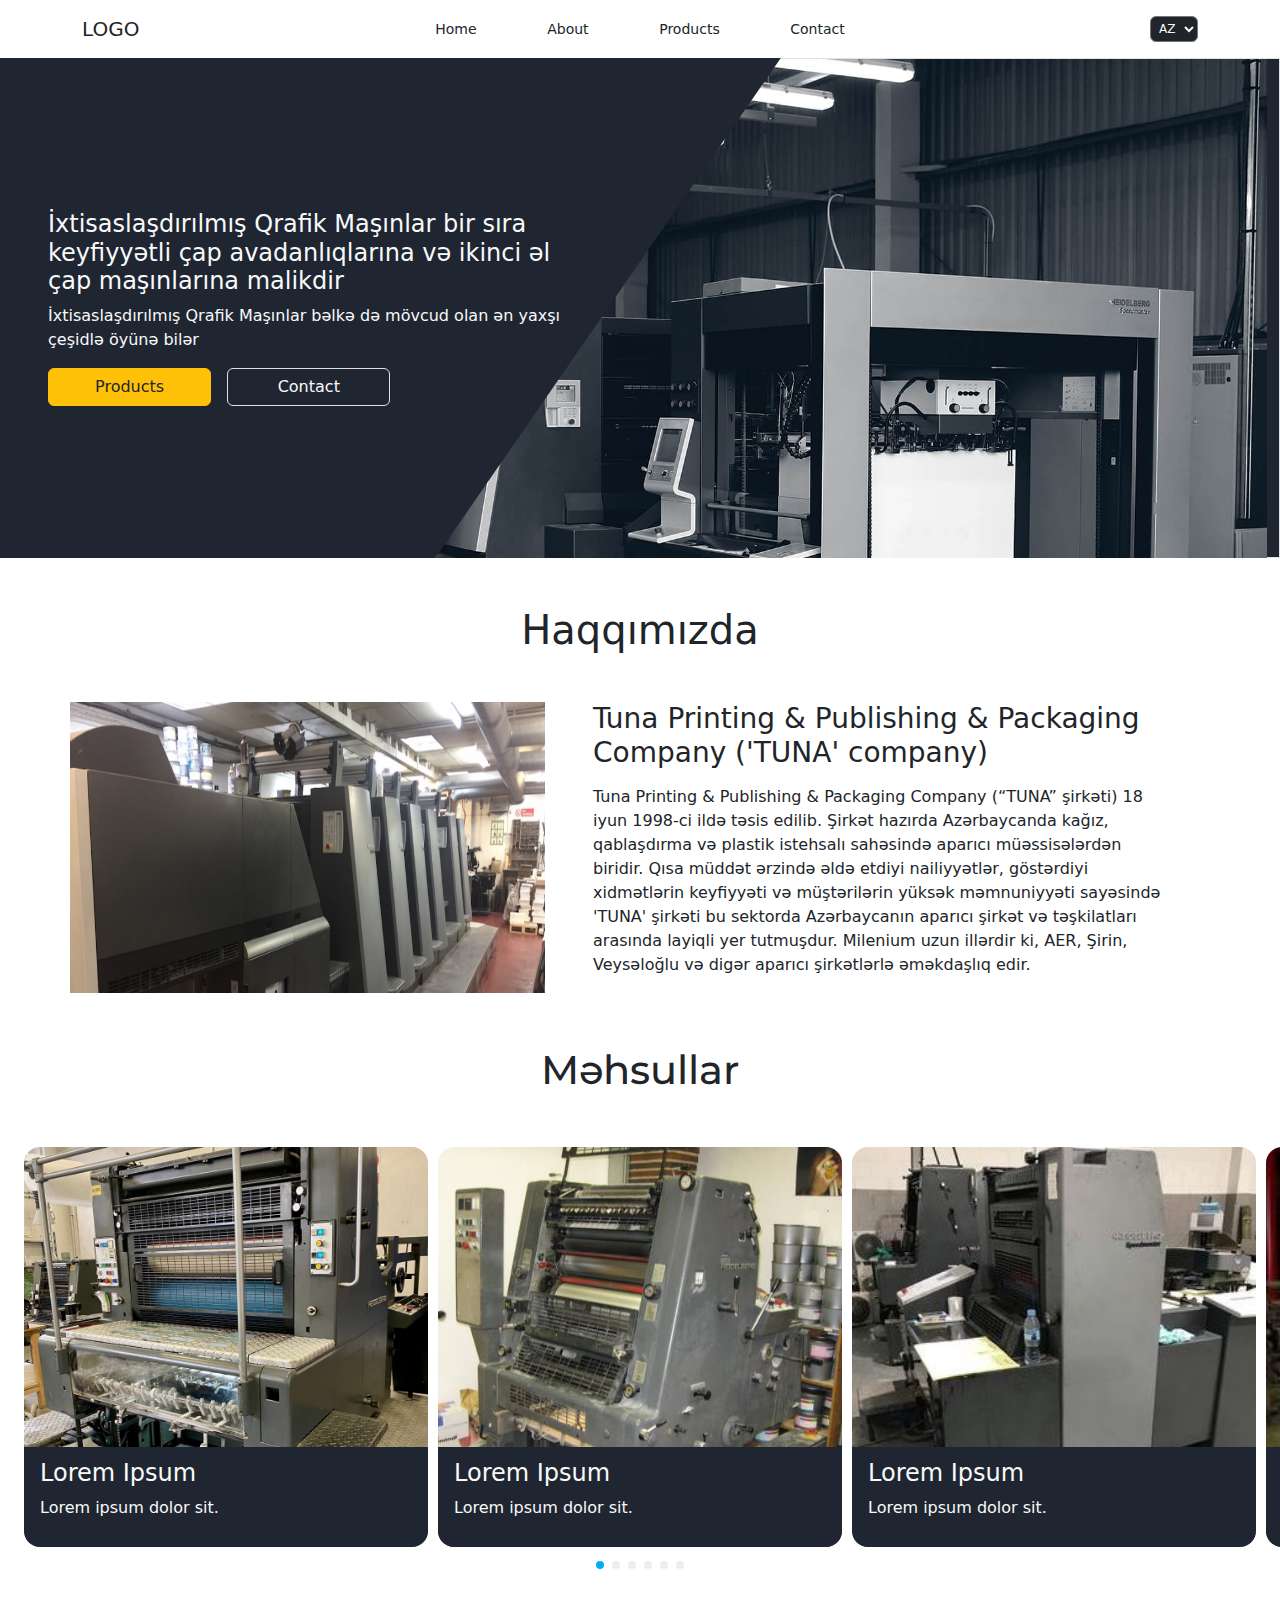
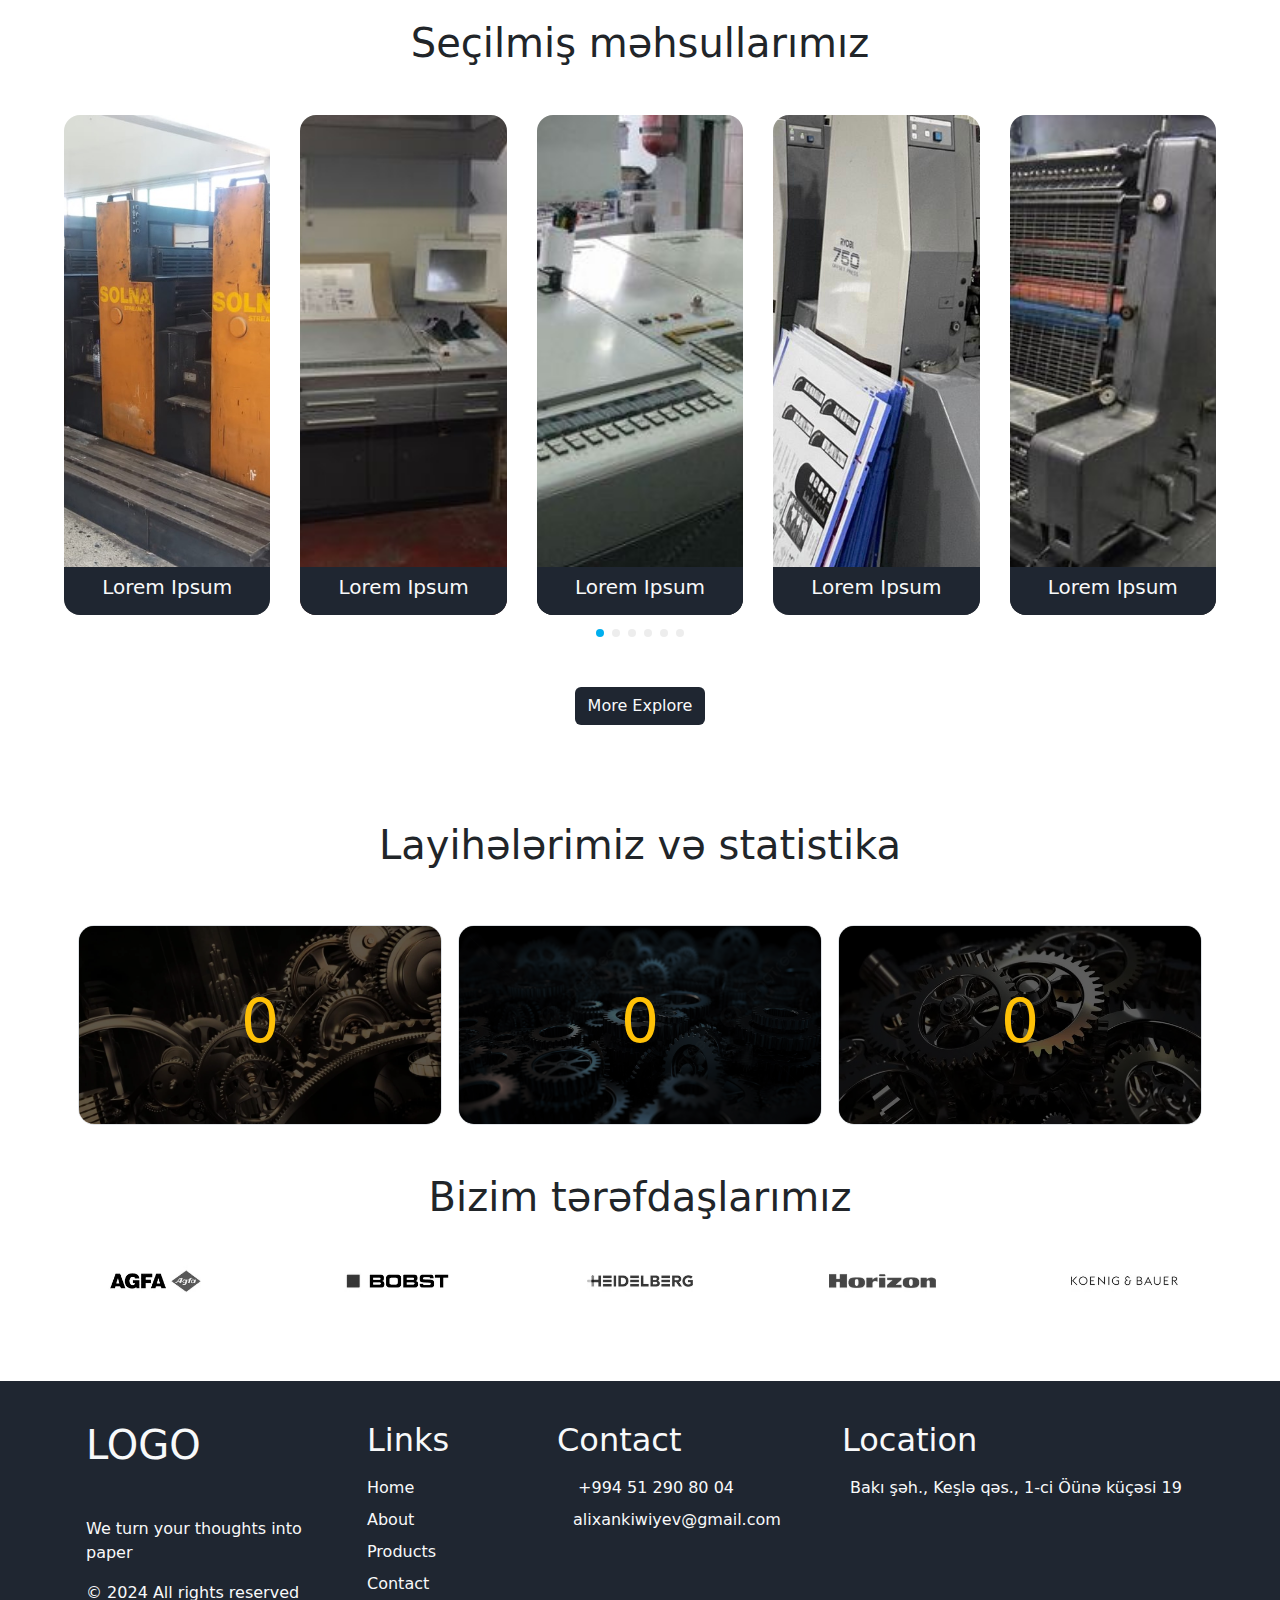
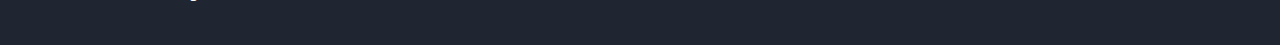
==== index.html @ a5a85f02 "images configured to html" ====
<!DOCTYPE html>
<html lang="en">
  <head>
    <meta charset="UTF-8" />
    <meta name="viewport" content="width=device-width, initial-scale=1.0" />
    <link
      rel="stylesheet"
      href="https://cdnjs.cloudflare.com/ajax/libs/font-awesome/6.5.2/css/all.min.css"
      integrity="sha512-SnH5WK+bZxgPHs44uWIX+LLJAJ9/2PkPKZ5QiAj6Ta86w+fsb2TkcmfRyVX3pBnMFcV7oQPJkl9QevSCWr3W6A=="
      crossorigin="anonymous"
      referrerpolicy="no-referrer"
    />
    <link
      rel="stylesheet"
      href="https://cdn.jsdelivr.net/npm/swiper@11/swiper-bundle.min.css"
    />
    <link
      href="https://cdn.jsdelivr.net/npm/bootstrap@5.3.3/dist/css/bootstrap.min.css"
      rel="stylesheet"
      integrity="sha384-QWTKZyjpPEjISv5WaRU9OFeRpok6YctnYmDr5pNlyT2bRjXh0JMhjY6hW+ALEwIH"
      crossorigin="anonymous"
    />

    <link rel="preconnect" href="https://fonts.googleapis.com" />
    <link rel="preconnect" href="https://fonts.gstatic.com" crossorigin />
    <link
      href="https://fonts.googleapis.com/css2?family=Montserrat:ital,wght@0,100..900;1,100..900&family=Poppins:ital,wght@0,100;0,200;0,300;0,400;0,500;0,600;0,700;0,800;0,900;1,100;1,200;1,300;1,400;1,500;1,600;1,700;1,800;1,900&display=swap"
      rel="stylesheet"
    />
    <link rel="stylesheet" href="/styles/style.css" />
    <title>Home</title>
  </head>

  <body>
    <!-- HEADER START -->
    <header>
      <div class="container py-3">
        <div class="row">
          <div class="col-3 d-flex align-items-center">
            <h1 class="fs-5 m-0">LOGO</h1>
          </div>
          <div class="col-6 d-md-block d-none">
            <nav
              class="d-flex justify-content-between align-items-center h-100 w-75 m-auto"
            >
              <a href="/" class="nav-link">Home</a>
              <a href="about.html" class="nav-link">About</a>
              <a href="products.html" class="nav-link">Products</a>
              <a href="contact.html" class="nav-link">Contact</a>
            </nav>
          </div>
          <div
            class="col-md-3 col-9 d-flex justify-content-end align-items-center"
          >
            <select class="bg-dark text-light rounded p-1 d-md-block d-none">
              <option>AZ</option>
              <option>EN</option>
              <option>RU</option>
            </select>
            <button
              class="btn d-md-none d-block w-25 p-0"
              type="button"
              data-bs-toggle="offcanvas"
              data-bs-target="#offcanvasTop"
              aria-controls="offcanvasTop"
            >
              <i class="fa-solid fa-bars fs-4"></i>
            </button>

            <div
              class="offcanvas offcanvas-top d-md-none d-block"
              style="height: 100vh"
              tabindex="-1"
              id="offcanvasTop"
              aria-labelledby="offcanvasTopLabel"
            >
              <div class="offcanvas-header">
                <h5 class="offcanvas-title" id="offcanvasTopLabel">
                  LOGO
                </h5>
                <button
                  type="button"
                  class="btn-close"
                  data-bs-dismiss="offcanvas"
                  aria-label="Close"
                ></button>
              </div>
              <div class="offcanvas-body">
                <ul class="text-center fs-2 w-75 m-auto p-0">
                  <li>
                    <a href="/" class="nav-link my-4 border-bottom">Home</a>
                  </li>
                  <li>
                    <a href="about.html" class="nav-link my-4 border-bottom"
                      >About</a
                    >
                  </li>
                  <li>
                    <a href="products.html" class="nav-link my-4 border-bottom"
                      >Products</a
                    >
                  </li>
                  <li>
                    <a href="contact.html" class="nav-link my-4 border-bottom"
                      >Contact</a
                    >
                  </li>
                </ul>
                <div class="d-flex justify-content-around my-5 gx-4">
                  <button class="btn btn-light w-25">EN</button>
                  <button class="btn btn-light w-25">AZ</button>
                  <button class="btn btn-light w-25">RU</button>
                </div>
              </div>
            </div>
          </div>
        </div>
      </div>
    </header>
    <!-- HEADER END -->

    <main>
      <!-- Hero Section -->
      <section id="hero-section" class="position-relative">
        <div
          class="hero-text-box position-absolute top-0 left-0 zindex-5 h-100 px-md-5 px-2 d-flex flex-column justify-content-center text-light"
        >
          <h3 class="fs-lg-1 fs-4">İxtisaslaşdırılmış Qrafik Maşınlar bir sıra keyfiyyətli çap avadanlıqlarına və ikinci əl çap maşınlarına malikdir</h3>
          <p class="hero-text-2">
            
            İxtisaslaşdırılmış Qrafik Maşınlar bəlkə də mövcud olan ən yaxşı çeşidlə öyünə bilər
          </p>
          <div class="d-flex gap-sm-3 gap-1">
            <button class="btn text-dark btn-warning px-0 hero-products-btn">
              Products
            </button>
            <button class="btn border text-light px-0 hero-contact-btn">
              Contact
            </button>
          </div>
        </div>
        <div class="container-fluid border h-100 hero-box">
          <img class="img-fluid" src="images/home/hero_img.jpg" alt="">
        </div>
      </section>
      <!-- Hero Section -->

      <!-- About Section -->
      <section>
        <div class="container">
          <h2 class="text-center fs-1 my-5">Haqqımızda</h2>
          <div class="row">
            <div
              class="col-lg-5 col-12 p-lg-0 d-flex justify-content-center align-items-center"
            >
              <img
                src="/images/home/about_us_img2.jpg"
                class="w-100 h-100"
                alt=""
              />
            </div>
            <div
              class="col-lg-7 col-12 px-lg-5 px-3 order-lg-0 order-first d-flex flex-column justify-content-center"
            >
              <h3 class="mb-3">
                Tuna Printing & Publishing & Packaging Company ('TUNA' company)
              </h3>
              <p>
                Tuna Printing & Publishing & Packaging Company (“TUNA” şirkəti) 18 iyun 1998-ci ildə təsis edilib. Şirkət hazırda Azərbaycanda kağız, qablaşdırma və plastik istehsalı sahəsində aparıcı müəssisələrdən biridir. Qısa müddət ərzində əldə etdiyi nailiyyətlər, göstərdiyi xidmətlərin keyfiyyəti və müştərilərin yüksək məmnuniyyəti sayəsində 'TUNA' şirkəti bu sektorda Azərbaycanın aparıcı şirkət və təşkilatları arasında layiqli yer tutmuşdur. Milenium uzun illərdir ki, AER, Şirin, Veysəloğlu və digər aparıcı şirkətlərlə əməkdaşlıq edir.
              </p>
            </div>
          </div>
        </div>
      </section>
      <!-- About Section -->

      <!-- Our Products -->
      <section id="product-slider" class="my-3">
        <div class="product-title">
          <h2 class="text-center fs-1 my-5">Məhsullar</h2>
        </div>

        <div class="swiper product-mySwiper px-4">
          <div class="swiper-wrapper">
            <div class="swiper-slide rounded-4 overflow-hidden">
              <div class="single-product-slide position-relative">
                <img src="./images/products/product1.jpeg" />
                <div
                  class="h-25 main-bg position-absolute bottom-0 w-100 text-light text-start d-flex flex-column justify-content-center p-3"
                >
                  <h4>Lorem Ipsum</h4>
                  <p>Lorem ipsum dolor sit.</p>
                </div>
              </div>
            </div>
            <div class="swiper-slide rounded-4 overflow-hidden">
              <div class="single-product-slide position-relative">
                <img src="./images/products/product2.jpg" />
                <div
                  class="h-25 main-bg position-absolute bottom-0 w-100 text-light text-start d-flex flex-column justify-content-center p-3"
                >
                  <h4>Lorem Ipsum</h4>
                  <p>Lorem ipsum dolor sit.</p>
                </div>
              </div>
            </div>
            <div class="swiper-slide rounded-4 overflow-hidden">
              <div class="single-product-slide position-relative">
                <img src="./images/products/product3.jpeg" />
                <div
                  class="h-25 main-bg position-absolute bottom-0 w-100 text-light text-start d-flex flex-column justify-content-center p-3"
                >
                  <h4>Lorem Ipsum</h4>
                  <p>Lorem ipsum dolor sit.</p>
                </div>
              </div>
            </div>
            <div class="swiper-slide rounded-4 overflow-hidden">
              <div class="single-product-slide position-relative">
                <img src="./images/products/product4.jpg" />
                <div
                  class="h-25 main-bg position-absolute bottom-0 w-100 text-light text-start d-flex flex-column justify-content-center p-3"
                >
                  <h4>Lorem Ipsum</h4>
                  <p>Lorem ipsum dolor sit.</p>
                </div>
              </div>
            </div>
            <div class="swiper-slide rounded-4 overflow-hidden">
              <div class="single-product-slide position-relative">
                <img src="./images/products/product5.jpg" />
                <div
                  class="h-25 main-bg position-absolute bottom-0 w-100 text-light text-start d-flex flex-column justify-content-center p-3"
                >
                  <h4>Lorem Ipsum</h4>
                  <p>Lorem ipsum dolor sit.</p>
                </div>
              </div>
            </div>
            <div class="swiper-slide rounded-4 overflow-hidden">
              <div class="single-product-slide position-relative">
                <img src="./images/products/product6.jpg" />
                <div
                  class="h-25 main-bg position-absolute bottom-0 w-100 text-light text-start d-flex flex-column justify-content-center p-3"
                >
                  <h4>Lorem Ipsum</h4>
                  <p>Lorem ipsum dolor sit.</p>
                </div>
              </div>
            </div>
          </div>
          <div class="swiper-pagination"></div>
        </div>
      </section>
      <!-- Our Products -->

      <!-- Chosen Products -->
      <section id="chosen-slider">
        <div class="">
          <h2 class="text-center fs-1 my-5">Seçilmiş məhsullarımız</h2>
        </div>
        <div class="swiper chosen-mySwiper">
          <div class="swiper-wrapper">
            <div class="swiper-slide rounded-4 overflow-hidden">
              <div class="single-chosen-slide position-relative">
                <img src="./images/products/product12.jpeg" alt="" class="" />
                <div
                  class="position-absolute bottom-0 left-0 main-bg w-100 text-light p-2"
                >
                  <h5>Lorem Ipsum</h5>
                </div>
              </div>
            </div>

            <div class="swiper-slide rounded-4 overflow-hidden">
              <div class="single-chosen-slide position-relative">
                <img src="./images/products/product11.jpg" alt="" />
                <div
                  class="position-absolute bottom-0 left-0 main-bg w-100 text-light p-2"
                >
                  <h5>Lorem Ipsum</h5>
                </div>
              </div>
            </div>

            <div class="swiper-slide rounded-4 overflow-hidden">
              <div class="single-chosen-slide position-relative">
                <img src="./images/products/product10.jpg" alt="" />
                <div
                  class="position-absolute bottom-0 left-0 main-bg w-100 text-light p-2"
                >
                  <h5>Lorem Ipsum</h5>
                </div>
              </div>
            </div>

            <div class="swiper-slide rounded-4 overflow-hidden">
              <div class="single-chosen-slide position-relative">
                <img src="./images/products/product9.jpeg" alt="" />
                <div
                  class="position-absolute bottom-0 left-0 main-bg w-100 text-light p-2"
                >
                  <h5>Lorem Ipsum</h5>
                </div>
              </div>
            </div>

            <div class="swiper-slide rounded-4 overflow-hidden">
              <div class="single-chosen-slide position-relative">
                <img src="./images/products/product8.jpg" alt="" />
                <div
                  class="position-absolute bottom-0 left-0 main-bg w-100 text-light p-2"
                >
                  <h5>Lorem Ipsum</h5>
                </div>
              </div>
            </div>

            <div class="swiper-slide rounded-4 overflow-hidden">
              <div class="single-chosen-slide position-relative">
                <img src="./images/products/product7.jpg" alt="" />
                <div
                  class="position-absolute bottom-0 left-0 main-bg w-100 text-light p-2"
                >
                  <h5>Lorem Ipsum</h5>
                </div>
              </div>
            </div>
          </div>
          <div class="swiper-pagination"></div>
        </div>

        <div class="py-5 d-flex justify-content-center align-items-center">
          <a href="products.html" class="btn main-bg text-light more-explore-btn"
            >More Explore
          </a>
        </div>
      </section>
      <!-- Chosen Products -->

      <!-- Statistics and Projects -->
      <section id="statistics">
        <div class="container">
          <h2 class="text-center fs-1 my-5">Layihələrimiz və statistika</h2>
          <div class="row">
            <div class="col-md-4 col-12 p-2">
              <div
                class="border position-relative rounded-4 overflow-hidden single-statistic-box"
              >
                <img
                  src="./images/home/statistic_bg1.jpg"
                  class="w-100"
                  alt=""
                />
                <div
                  class="w-100 h-100 position-absolute top-0 left-0 d-flex justify-content-center align-items-center statistic-overlay"
                >
                  <h3 class="text-warning count" data-count="100">0</h3>
                </div>
              </div>
            </div>
            <div class="col-md-4 col-12 p-2">
              <div
                class="border position-relative rounded-4 overflow-hidden single-statistic-box"
              >
                <img
                  src="./images/home/statistic_bg2.jpg"
                  class="w-100"
                  alt=""
                />
                <div
                  class="w-100 h-100 position-absolute top-0 left-0 d-flex justify-content-center align-items-center statistic-overlay"
                >
                  <h3 class="text-warning count" data-count="20">0</h3>
                </div>
              </div>
            </div>
            <div class="col-md-4 col-12 p-2">
              <div
                class="border position-relative rounded-4 overflow-hidden single-statistic-box"
              >
                <img
                  src="./images/home/statistic_bg3.jpg"
                  class="w-100"
                  alt=""
                />
                <div
                  class="w-100 h-100 position-absolute top-0 left-0 d-flex justify-content-center align-items-center statistic-overlay"
                >
                  <h3 class="text-warning count" data-count="100">0</h3>
                </div>
              </div>
            </div>
          </div>
        </div>
      </section>
      <!-- Statistics and Projects -->

      <!-- Our Partners -->
      <section id="partners" class="customcontainer">
        <h2 class="text-center fs-1">Bizim tərəfdaşlarımız</h2>

        <div class="swiper partners-slider">
          <div class="swiper-wrapper">
            <div class="swiper-slide">
              <img src="images/home/partner1.webp" alt="" />
            </div>

            <div class="swiper-slide">
              <img src="images/home/partner2.webp" alt="" />
            </div>
            <div class="swiper-slide">
              <img src="images/home/partner3.webp" alt="" />
            </div>
            <div class="swiper-slide">
              <img src="images/home/partner4.webp" alt="" />
            </div>
            <div class="swiper-slide">
              <img src="images/home/partner5.webp" alt="" />
            </div>
            <div class="swiper-slide">
              <img src="images/home/partner6.webp" alt="" />
            </div>
            <div class="swiper-slide">
              <img src="images/home/partner7.webp" alt="" />
            </div>
          </div>
        </div>
      </section>
      <!-- Our Partners -->
    </main>

    <!-- Footer -->
    <footer class="py-4 main-bg text-light">
      <div class="container d-lg-none d-block">
        <div class="row">
          <div class="col-12">
            <h4>We turn your thoughts into paper</h4>
          </div>
        </div>
        <div class="accordion accordion-flush" id="accordionFlushExample">
          <div class="accordion-item">
            <h2 class="accordion-header">
              <button
                class="accordion-button collapsed main-bg text-light"
                type="button"
                data-bs-toggle="collapse"
                data-bs-target="#flush-collapseOne"
                aria-expanded="false"
                aria-controls="flush-collapseOne"
              >
                <h2 class="my-3">Links</h2>
              </button>
            </h2>
            <div
              id="flush-collapseOne"
              class="accordion-collapse collapse main-bg text-light"
              data-bs-parent="#accordionFlushExample"
            >
              <div class="accordion-body">
                <ul class="list-unstyled">
                  <li class="mb-2">
                    <a href="index.html" class="nav-link">Home</a>
                  </li>
                  <li class="mb-2">
                    <a href="about.html" class="nav-link">About</a>
                  </li>
                  <li class="mb-2">
                    <a href="products.html" class="nav-link">Products</a>
                  </li>
                  <li class="mb-2">
                    <a href="contact.html" class="nav-link">Contact</a>
                  </li>
                </ul>
              </div>
            </div>
          </div>
          <div class="accordion-item">
            <h2 class="accordion-header">
              <button
                class="accordion-button collapsed main-bg text-light"
                type="button"
                data-bs-toggle="collapse"
                data-bs-target="#flush-collapseTwo"
                aria-expanded="false"
                aria-controls="flush-collapseTwo"
              >
                <h2 class="my-3">Contact</h2>
              </button>
            </h2>
            <div
              id="flush-collapseTwo"
              class="accordion-collapse collapse"
              data-bs-parent="#accordionFlushExample"
            >
              <div class="accordion-body main-bg text-light">
                <ul class="list-unstyled">
                  <li class="d-flex mb-2">
                    <span class="mx-2"><i class="fa-solid fa-phone"></i></span>
                    <a href="" class="nav-link"> +994 55 204 27 29</a>
                  </li>
                  <li class="d-flex">
                    <span class="mx-2"
                      ><i class="fa-regular fa-envelope fa-lg"></i
                    ></span>
                    <a href="" class="nav-link">alixankiwiyev@gmail.com</a>
                  </li>
                </ul>
              </div>
            </div>
          </div>
          <div class="accordion-item">
            <h2 class="accordion-header">
              <button
                class="accordion-button collapsed main-bg text-light"
                type="button"
                data-bs-toggle="collapse"
                data-bs-target="#flush-collapseThree"
                aria-expanded="false"
                aria-controls="flush-collapseThree"
              >
                <h2 class="my-3">Location</h2>
              </button>
            </h2>
            <div
              id="flush-collapseThree"
              class="accordion-collapse collapse"
              data-bs-parent="#accordionFlushExample"
            >
              <div class="accordion-body">
                <ul class="list-unstyled">
                  <li class="d-flex">
                    <span class="mx-1"
                      ><i class="fa-solid fa-location-dot"></i
                    ></span>
                    <a href="" class="nav-link"
                      >Bakı şəh., Keşlə qəs., 1-ci Öünə küçəsi 19</a
                    >
                  </li>
                </ul>
              </div>
            </div>
          </div>
        </div>
      </div>

      <div class="container h-100 d-lg-block d-none">
        <div class="row h-100">
          <div class="col-3 px-3">
            <h1 class="mt-3 mb-5">LOGO</h1>
            <p>We turn your thoughts into paper</p>
            <p>© 2024 All rights reserved</p>
          </div>
          <div class="col-2 h-100">
            <h2 class="my-3">Links</h2>
            <ul class="list-unstyled">
              <li class="mb-2">
                <a href="index.html" class="nav-link">Home</a>
              </li>
              <li class="mb-2">
                <a href="about.html" class="nav-link">About</a>
              </li>
              <li class="mb-2">
                <a href="products.html" class="nav-link">Products</a>
              </li>
              <li class="mb-2">
                <a href="contact.html" class="nav-link">Contact</a>
              </li>
            </ul>
          </div>
          <div class="col-3">
            <h2 class="my-3">Contact</h2>
            <ul class="list-unstyled">
              <li class="d-flex mb-2">
                <span class="mx-2"><i class="fa-solid fa-phone"></i></span>
                <a href="" class="nav-link"> +994 51 290 80 04</a>
              </li>
              <li class="d-flex">
                <span class="mx-2"
                  ><i class="fa-regular fa-envelope fa-lg"></i
                ></span>
                <a href="" class="nav-link">alixankiwiyev@gmail.com</a>
              </li>
            </ul>
          </div>
          <div class="col-4">
            <h2 class="my-3">Location</h2>
            <ul class="list-unstyled">
              <li class="d-flex">
                <span class="mx-1"
                  ><i class="fa-solid fa-location-dot"></i
                ></span>
                <a href="" class="nav-link"
                  >Bakı şəh., Keşlə qəs., 1-ci Öünə küçəsi 19</a
                >
              </li>
            </ul>
          </div>
        </div>
      </div>
    </footer>
    <!-- Footer -->

    <script src="https://cdn.jsdelivr.net/npm/swiper@11/swiper-bundle.min.js"></script>
    <script
      src="https://cdn.jsdelivr.net/npm/bootstrap@5.3.3/dist/js/bootstrap.bundle.min.js"
      integrity="sha384-YvpcrYf0tY3lHB60NNkmXc5s9fDVZLESaAA55NDzOxhy9GkcIdslK1eN7N6jIeHz"
      crossorigin="anonymous"
    ></script>

    <script src="/scripts/sliders.js"></script>
    <script src="/scripts/main.js"></script>
  </body>
</html>
---- styles/style.css ----
header nav a {
  font-size: 14px !important;
}
header select {
  font-size: 12px;
}

.hero-text-box {
  width: 50%;
}
@media (max-width: 425px) {
  .hero-text-box {
    width: 100%;
  }
}
@media (max-width: 425px) {
  .hero-text-box h3 {
    font-size: 15px !important;
  }
}
@media (max-width: 768px) {
  .hero-text-box p {
    font-size: 15px;
  }
}
@media (max-width: 425px) {
  .hero-text-box p {
    font-size: 10px;
  }
}
.hero-text-box .hero-products-btn {
  width: 30%;
  color: red;
}
@media (max-width: 768px) {
  .hero-text-box .hero-products-btn {
    font-size: 10px;
  }
}
.hero-text-box .hero-contact-btn {
  width: 30%;
}
@media (max-width: 768px) {
  .hero-text-box .hero-contact-btn {
    font-size: 10px;
  }
}

.hero-box {
  -webkit-clip-path: polygon(34% 100%, 61% 0, 100% 0%, 100% 100%);
          clip-path: polygon(34% 100%, 61% 0, 100% 0%, 100% 100%);
}
.hero-box img {
  -o-object-position: right;
     object-position: right;
}
@media (max-width: 768px) {
  .hero-box {
    background-size: contain;
  }
}
@media (max-width: 425px) {
  .hero-box {
    -webkit-clip-path: none;
            clip-path: none;
    background-image: none;
  }
}

#hero-section {
  height: 500px;
  background-color: rgb(31, 38, 49);
}
@media (max-width: 992px) {
  #hero-section {
    height: 400px;
  }
}
@media (max-width: 768px) {
  #hero-section {
    height: 300px;
  }
}
@media (max-width: 425px) {
  #hero-section {
    height: 200px;
  }
}

#product-slider .swiper-pagination {
  position: relative;
  bottom: -5px;
}
#product-slider .single-product-slide {
  height: 400px;
}
@media (max-width: 768px) {
  #product-slider .single-product-slide {
    height: 350px;
  }
}
#product-slider .single-product-slide img {
  -o-object-fit: cover;
     object-fit: cover;
  width: 100%;
  height: 100%;
}

#chosen-slider {
  width: 90%;
  margin: auto;
}
#chosen-slider .single-chosen-slide {
  height: 500px;
}
@media (max-width: 768px) {
  #chosen-slider .single-chosen-slide {
    height: 400px;
  }
}
@media (max-width: 425px) {
  #chosen-slider .single-chosen-slide {
    height: 300px;
  }
}
#chosen-slider .single-chosen-slide img {
  width: 100%;
  height: 100%;
  -o-object-fit: cover;
     object-fit: cover;
}
#chosen-slider .more-explore-btn {
  transition: 1s;
}
#chosen-slider .more-explore-btn:hover {
  background-color: black;
}
#chosen-slider .swiper-slide {
  text-align: center;
  font-size: 18px;
  background: #fff;
  display: flex;
  justify-content: center;
  align-items: center;
  width: 100%;
}
@media (max-width: 768px) {
  #chosen-slider .swiper-slide {
    height: 400px;
  }
}
#chosen-slider .swiper-pagination {
  position: relative;
  bottom: -5px;
}

.single-statistic-box .statistic-overlay {
  background-color: rgba(0, 0, 0, 0.63);
}
.single-statistic-box .statistic-overlay h3 {
  font-size: 60px;
}

#partners {
  padding-block: 40px;
  width: 90%;
  margin: auto;
  text-align: center;
}
#partners .heading {
  position: relative;
  width: -moz-fit-content;
  width: fit-content;
  display: inline;
  text-align: center;
  font: 500 20px/30px Montserrat;
}
#partners .swiper {
  margin: 20px 0;
}
#partners .swiper .swiper-slide {
  width: 80px;
  height: 80px;
}
#partners .swiper .swiper-slide img {
  width: 100%;
  height: 100%;
  -o-object-fit: contain;
     object-fit: contain;
  align-self: center;
  filter: grayscale(1);
  transition: 0.3s;
}
#partners .swiper .swiper-slide img:hover {
  filter: grayscale(0);
}

#statistics .single-statistic-box {
  height: 200px;
}

@media (min-width: 578px) {
  #count-section {
    position: relative;
    text-align: center;
    color: white;
    overflow: hidden;
    margin-bottom: 20px;
  }
  #count-section .background-image {
    background-image: url("/images/1.jpg");
    position: absolute;
    top: 0;
    left: 0;
    width: 100%;
    height: 300px;
    background-repeat: no-repeat;
    background-size: cover;
    z-index: -1;
  }
  #count-section .content {
    flex-direction: row;
    justify-content: space-between;
  }
  #count-section .content h2 {
    text-align: start;
    line-height: 22px;
    font-family: Montserrat;
    font-weight: 400;
    width: 40%;
  }
  #count-section .content .statistika {
    display: flex;
    align-items: start;
    justify-content: space-between;
    gap: 10px;
  }
  #count-section .content .statistika .stat-item {
    text-align: center;
  }
  #count-section .content .statistika .stat-item .count {
    font-size: 32px;
    font-weight: bold;
    color: #e91e63;
  }
  #count-section .content .statistika .stat-item p {
    margin: 10px 0 0;
    font-size: 16px;
    font-family: poppins;
    font-weight: 400;
    line-height: 20px;
  }
}
@media (min-width: 768px) {
  #banner-slider {
    height: 450px;
  }
  #banner-slider p {
    font-size: 38px;
    line-height: 48px;
  }
  #home-drink {
    flex-direction: row;
    align-items: center;
    justify-content: center;
    gap: 20px;
  }
  #home-drink .drink-img {
    width: 45%;
  }
  #home-drink .drink-img img {
    width: 100%;
  }
  #home-drink .drink-text {
    width: 55%;
    padding: 0 10px;
  }
  #chosen-slider .chosen-title h2 {
    font: 500 24px/38px Montserrat;
  }
  #product-slider .product-title h2 {
    font: 500 24px/38px Montserrat;
  }
  #count-section .background-image {
    height: 360px;
  }
  #count-section .content {
    padding: 60px 20px;
  }
  #count-section .content h2 {
    font-size: 30px;
    line-height: 38px;
  }
  #count-section .content .statistika {
    gap: 20px;
  }
  #count-section .content .statistika .stat-item .count {
    font-size: 60px;
  }
  #count-section .content .statistika .stat-item p {
    font-size: 18px;
  }
  #partners .heading {
    font: 500 24px/38px Montserrat;
  }
  #video-slider .video-text h2 {
    font: 500 24px/38px Montserrat;
  }
  #partners .heading {
    font-size: 30px;
  }
}
@media (min-width: 992px) {
  #banner-slider {
    height: 600px;
  }
  #banner-slider p {
    font-size: 52px;
    line-height: 64px;
  }
  #home-drink {
    flex-direction: row;
    align-items: center;
    justify-content: center;
    gap: 20px;
  }
  #home-drink .drink-img {
    width: 40%;
  }
  #home-drink .drink-img img {
    width: 100%;
  }
  #home-drink .drink-text h2 {
    text-align: start;
    font: 400 24px/36px poppins;
    color: #fff212;
    margin-bottom: 10px;
  }
  #home-drink .drink-text p {
    text-align: start;
    font: 400 16px/20px poppins;
    color: #636363;
  }
  #chosen-slider .chosen-title {
    margin-bottom: 20px;
  }
  #chosen-slider .chosen-title h2 {
    font: 500 36px/48px Montserrat;
  }
  #partners .heading {
    font: 500 36px/48px Montserrat;
  }
  #product-slider .product-title h2 {
    font: 500 36px/48px Montserrat;
  }
  #video-slider .video-text h2 {
    font: 500 36px/48px Montserrat;
  }
  #count-section .background-image {
    height: 400px;
  }
  #count-section .content {
    padding: 80px 20px;
  }
  #count-section .content h2 {
    font-size: 48px;
    line-height: 58px;
    width: 50%;
  }
  #count-section .content .statistika {
    gap: 60px;
  }
  #count-section .content .statistika .stat-item .count {
    font-size: 80px;
  }
  #count-section .content .statistika .stat-item p {
    font-size: 20px;
  }
}
@media (min-width: 1200px) {
  #banner-slider {
    height: 600px;
  }
  #banner-slider p {
    font-size: 64px;
    line-height: 78px;
  }
  #home-drink .drink-text h2 {
    text-align: start;
    font: 400 48px/72px poppins;
  }
  #home-drink .drink-text p {
    text-align: start;
    font: 400 20px/30px poppins;
  }
  #home-drink .drink-text p span {
    font-weight: 600;
  }
  #partners .heading {
    font: 500 48px/58px Montserrat;
  }
  #chosen-slider .chosen-title h2 {
    font: 500 48px/58px Montserrat;
  }
  #product-slider .product-title h2 {
    font: 500 48px/58px Montserrat;
  }
}
#about-slider {
  margin-bottom: 50px;
}
@media (max-width: 768px) {
  #about-slider {
    margin-bottom: 50px;
  }
}
@media (max-width: 992px) {
  #about-slider {
    margin-bottom: 50px;
  }
}
#about-slider .about-title {
  width: 100%;
  margin-block: 30px;
  display: flex;
  flex-direction: column;
  align-items: center;
}
#about-slider .about-title h2 {
  font-family: Montserrat;
  font-weight: 600;
  font-size: 24px;
  line-height: 36px;
  color: #4b4b4b;
  margin-bottom: 2px;
}
@media (max-width: 768px) {
  #about-slider .about-title h2 {
    font-size: 36px;
    line-height: 48px;
  }
}
@media (max-width: 992px) {
  #about-slider .about-title h2 {
    font-size: 48px;
    line-height: 60px;
  }
}
#about-slider .about-title span {
  width: 260px;
  border: 2px solid #fff212;
}
@media (max-width: 768px) {
  #about-slider .about-title span {
    width: 320px;
    border: 2px solid #fff212;
  }
}
#about-slider .swiper {
  width: 100%;
  height: 300px;
}
@media (max-width: 768px) {
  #about-slider .swiper {
    height: 400px;
  }
}
@media (max-width: 992px) {
  #about-slider .swiper {
    width: 300px;
  }
}
#about-slider .swiper-slide {
  text-align: center;
  font-size: 18px;
  background: #fff;
  display: flex;
  justify-content: center;
  align-items: center;
}
#about-slider .swiper-slide img {
  display: block;
  width: 100%;
  height: 100%;
  -o-object-fit: contain;
     object-fit: contain;
  padding-bottom: 50px;
}

.swiper-pagination .swiper-pagination-bullet {
  background-color: #ededed;
  opacity: 1;
}
.swiper-pagination .swiper-pagination-bullet.swiper-pagination-bullet-active {
  background-color: #00afef;
}

.form-container {
  background: rgb(237, 245, 255);
}
.form-container #name {
  width: 75%;
}
.form-container #email {
  width: 85%;
}
.form-container #subject {
  width: 95%;
}
.form-container input {
  background: rgb(237, 245, 255);
}
.form-container input:focus {
  outline: 0;
}
.form-container textarea {
  height: 100px;
  background: rgb(237, 245, 255);
}
.form-container textarea:focus {
  outline: 0;
}

.product {
  text-decoration: none;
  color: black;
}
.product img {
  height: 400px;
  -o-object-fit: cover;
     object-fit: cover;
}
@media (max-width: 768px) {
  .product img {
    height: 200px;
  }
}
@media (max-width: 425px) {
  .product img {
    height: 150px;
  }
}

.detail-img {
  width: 100%;
  height: 400px;
  margin-top: 20px;
  margin-bottom: 80px;
}
.detail-img img {
  width: 100%;
  -o-object-fit: cover;
     object-fit: cover;
}

#deteil-section {
  width: 90%;
  margin: auto;
}
#deteil-section .deteil-text {
  width: 100%;
}
#deteil-section .deteil-text h2 {
  font: 400 24px/24px Poppins;
  color: #4b4b4b;
  margin: 20px 0;
}
#deteil-section .deteil-text p {
  font: 400 14px/20px Poppins;
  margin: 10px 0;
  color: #636363;
}

#deteil-slider-section {
  width: 90%;
  margin: auto;
  margin-bottom: 20px;
}
#deteil-slider-section .swiper-pagination {
  position: relative;
  bottom: -5px;
}
#deteil-slider-section .deteil-slider-text {
  padding-block: 20px;
  margin-top: 30px;
}
#deteil-slider-section .deteil-slider-text h2 {
  position: relative;
  width: -moz-fit-content;
  width: fit-content;
  display: inline;
  font: 500 20px/30px Montserrat;
}
#deteil-slider-section .swiper {
  width: 100%;
  height: 100%;
}
#deteil-slider-section .swiper-slide {
  text-align: center;
  font-size: 18px;
  background: #fff;
  display: flex;
  justify-content: center;
  align-items: center;
  height: 300px;
}
#deteil-slider-section .swiper-slide img {
  display: block;
  width: 100%;
  height: 100%;
  -o-object-fit: cover;
     object-fit: cover;
}

@media (min-width: 768px) {
  #deteil-section .detail-img img {
    width: 80%;
  }
  #deteil-section .deteil-text {
    width: 80%;
  }
  #deteil-section .deteil-text h2 {
    font: 400 32px/32px Poppins;
  }
  #deteil-section .deteil-text p {
    font: 400 18px/24px Poppins;
  }
}
* {
  margin: 0;
  padding: 0;
  box-sizing: border-box;
  text-decoration: none;
  list-style: none;
}

a {
  outline: none;
}

.main-bg {
  background-color: rgb(31, 38, 49) !important;
}/*# sourceMappingURL=style.css.map */
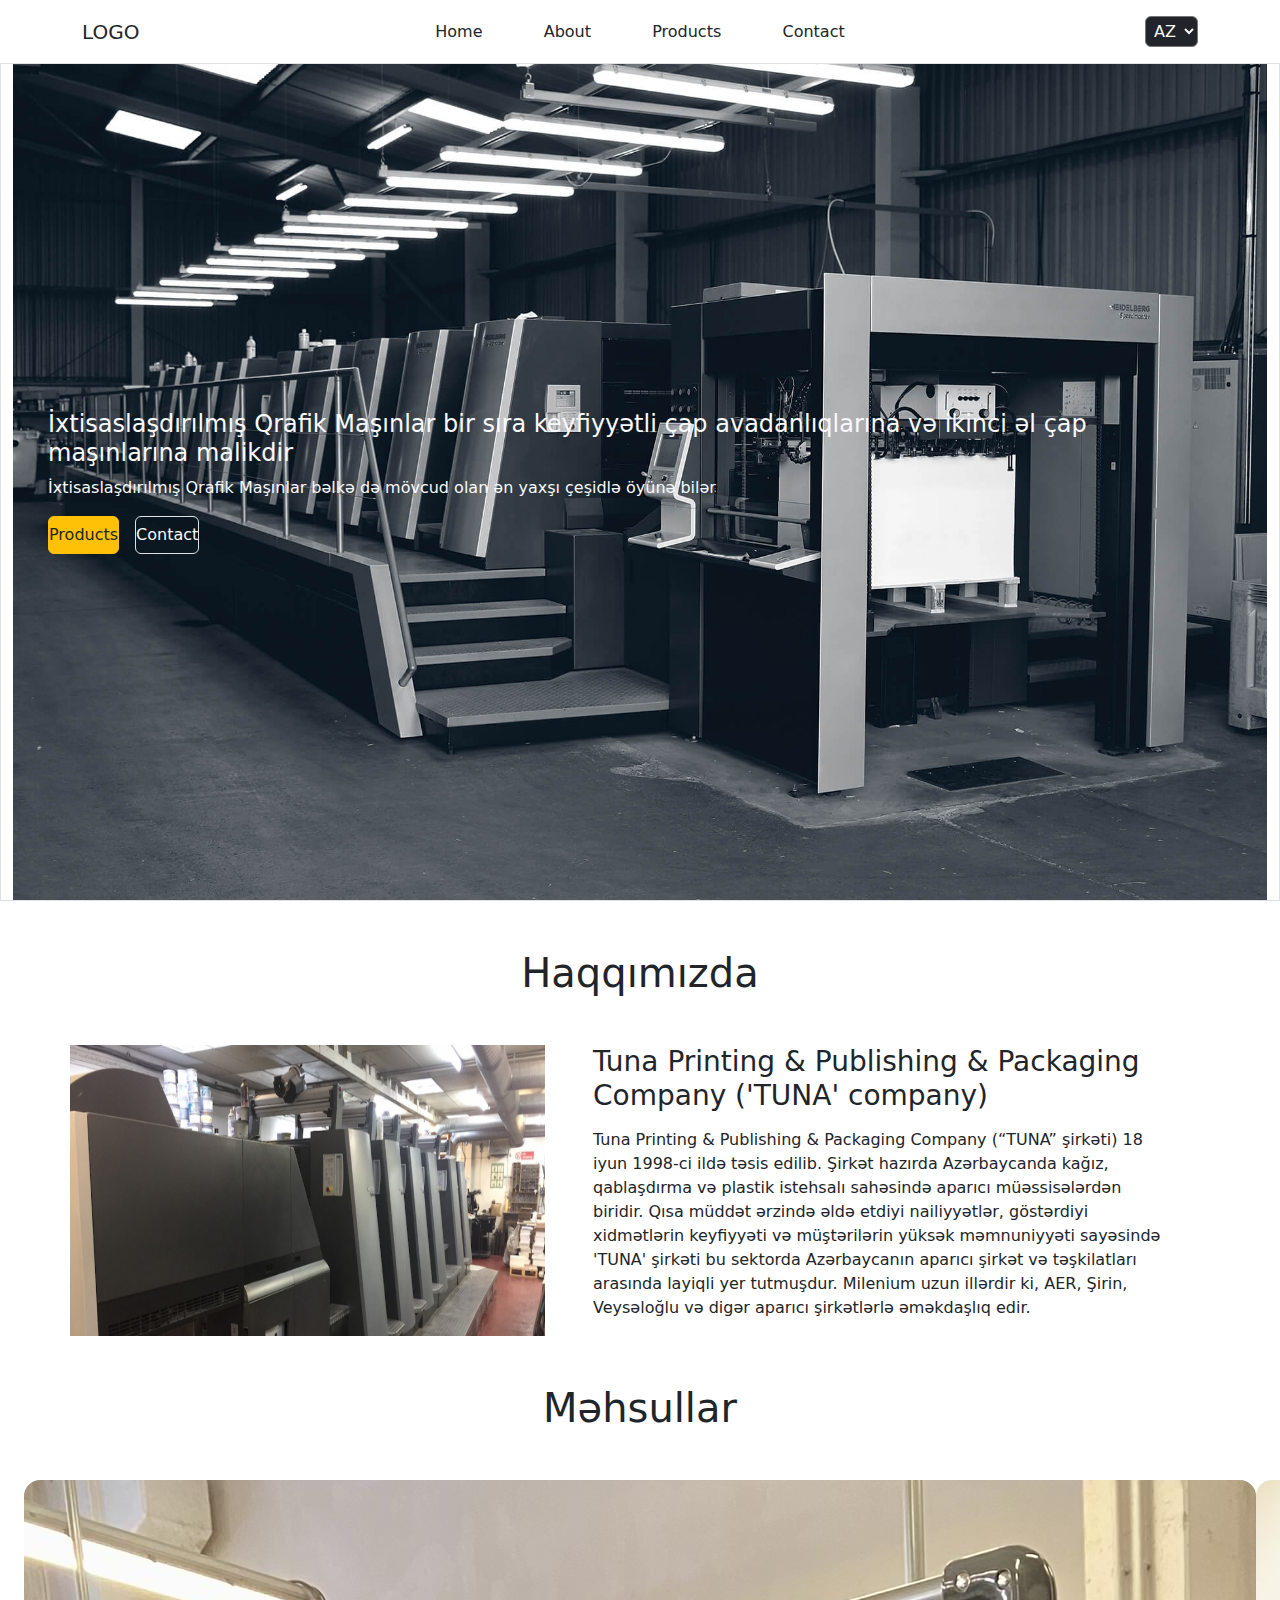
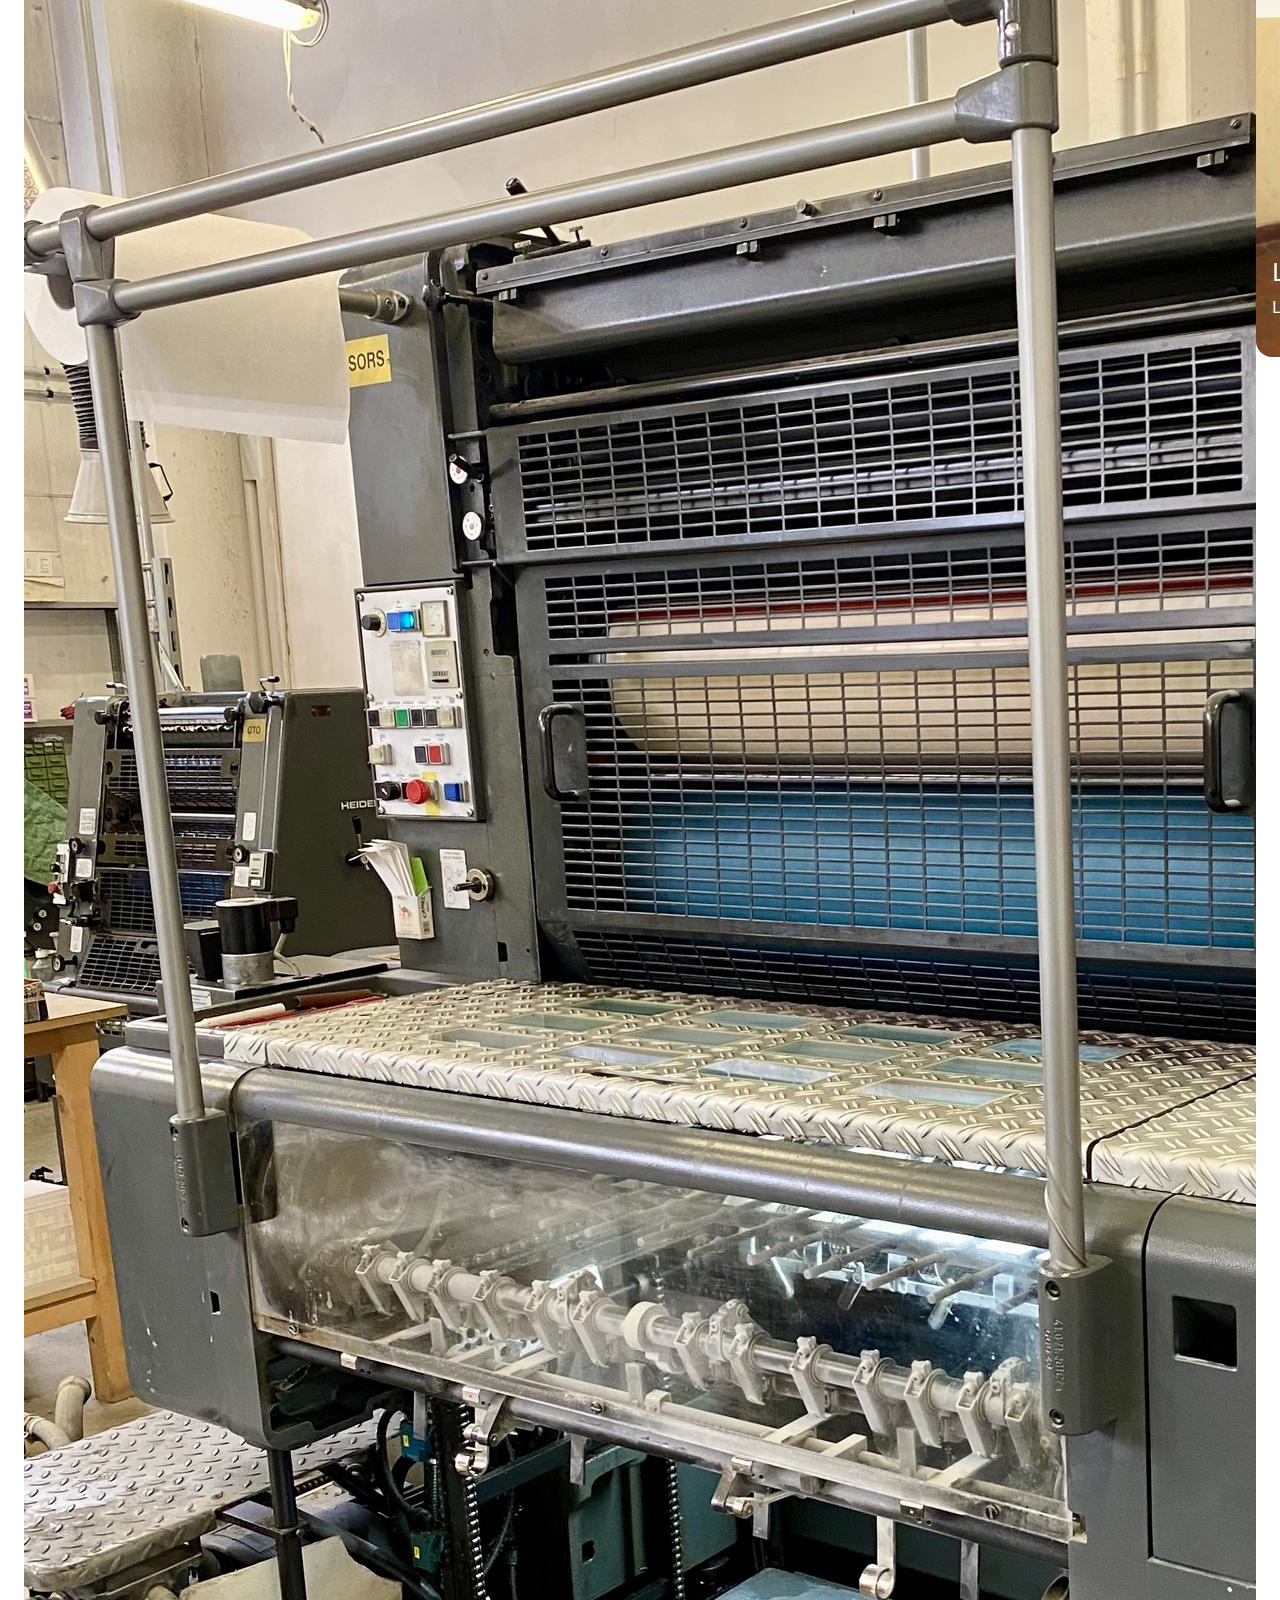
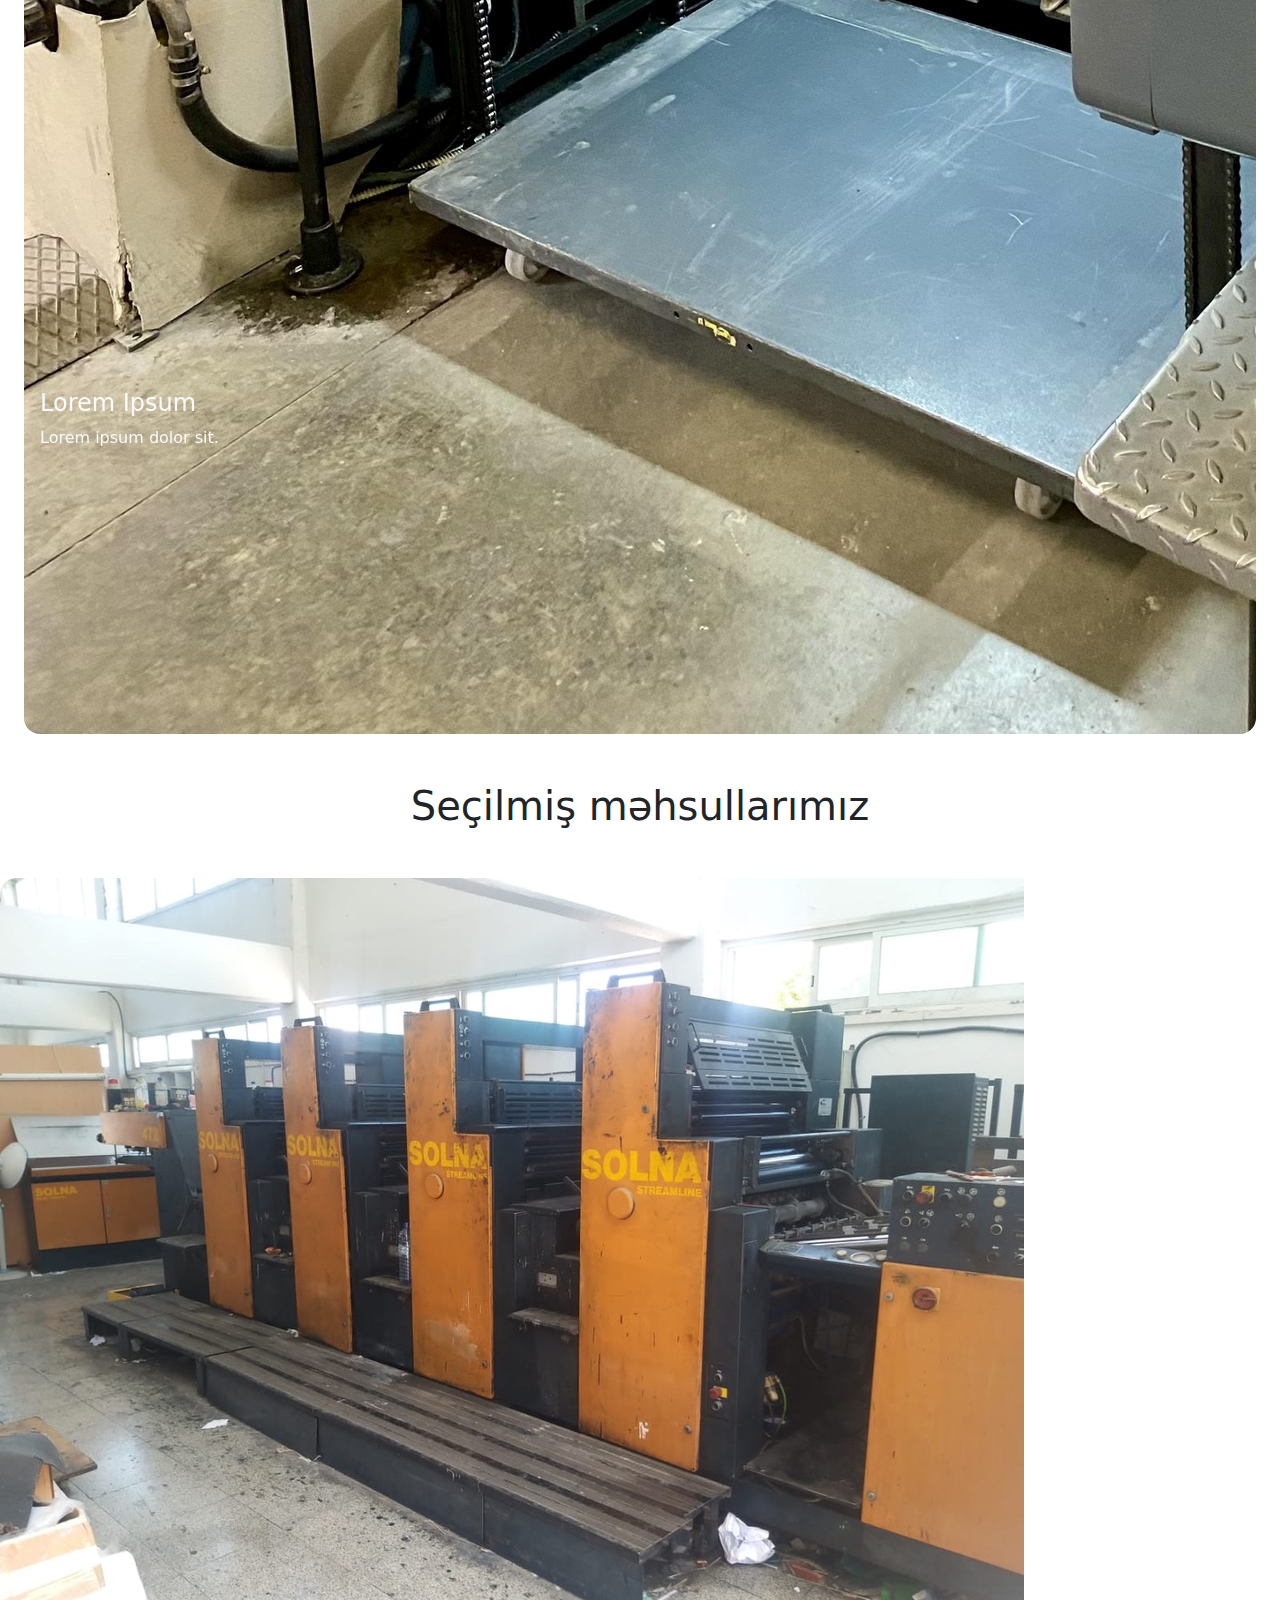
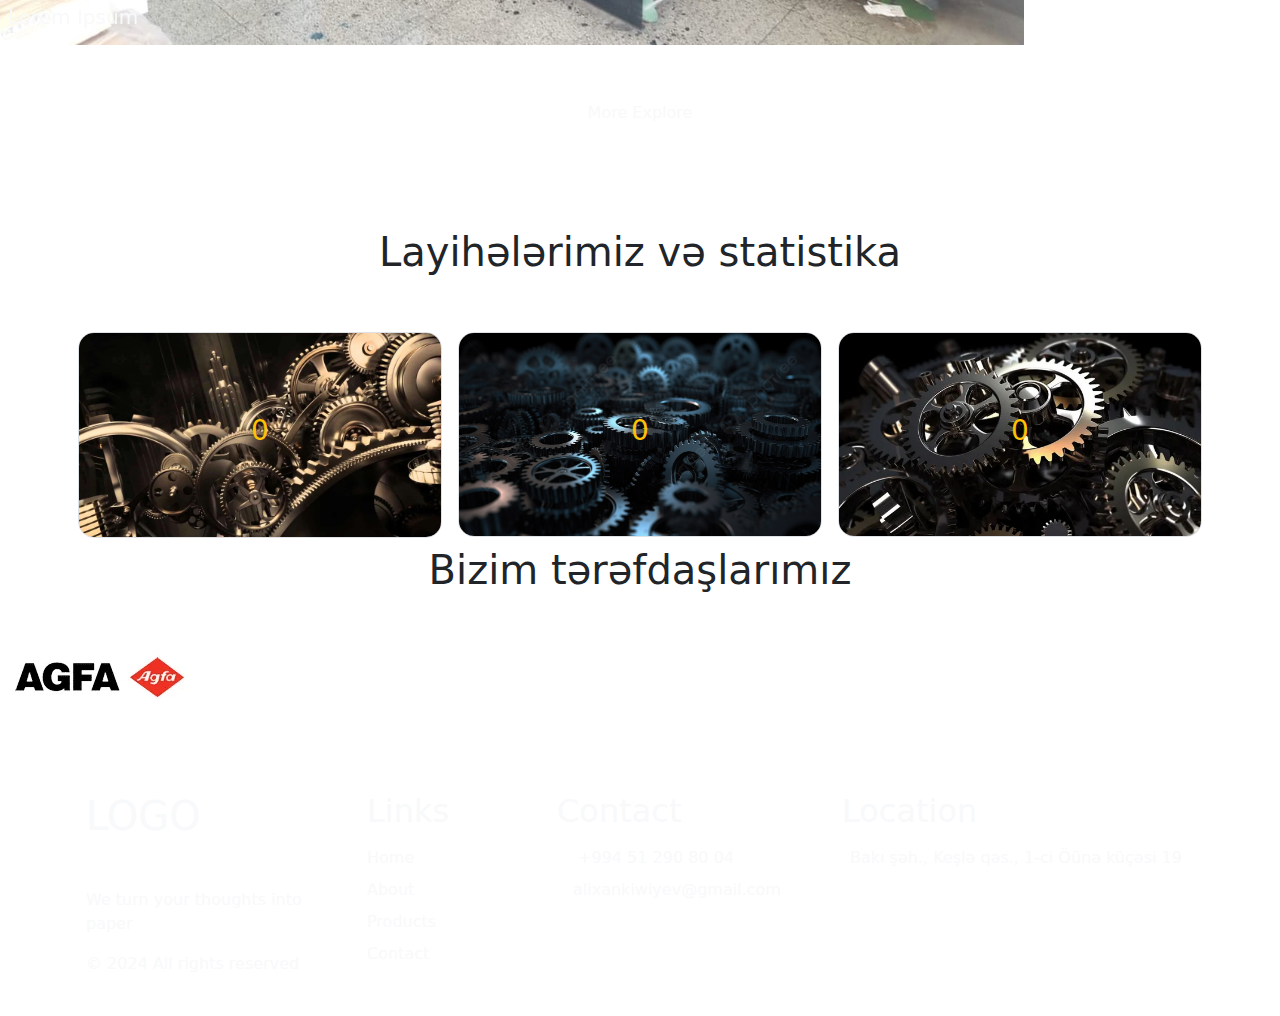
==== commit e034cb33: "style and script urls fixed" ====
--- a/index.html
+++ b/index.html
@@ -27,7 +27,7 @@
       href="https://fonts.googleapis.com/css2?family=Montserrat:ital,wght@0,100..900;1,100..900&family=Poppins:ital,wght@0,100;0,200;0,300;0,400;0,500;0,600;0,700;0,800;0,900;1,100;1,200;1,300;1,400;1,500;1,600;1,700;1,800;1,900&display=swap"
       rel="stylesheet"
     />
-    <link rel="stylesheet" href="/styles/style.css" />
+    <link rel="stylesheet" href="styles/style.scss" />
     <title>Home</title>
   </head>
 
@@ -43,10 +43,10 @@
             <nav
               class="d-flex justify-content-between align-items-center h-100 w-75 m-auto"
             >
-              <a href="/" class="nav-link">Home</a>
-              <a href="about.html" class="nav-link">About</a>
-              <a href="products.html" class="nav-link">Products</a>
-              <a href="contact.html" class="nav-link">Contact</a>
+            <a href="index.html" class="nav-link">Home</a>
+            <a href="about.html" class="nav-link">About</a>
+            <a href="products.html" class="nav-link">Products</a>
+            <a href="contact.html" class="nav-link">Contact</a>
             </nav>
           </div>
           <div
@@ -608,7 +608,7 @@
       crossorigin="anonymous"
     ></script>
 
-    <script src="/scripts/sliders.js"></script>
-    <script src="/scripts/main.js"></script>
+    <script src="scripts/main.js"></script>
+    <script src="scripts/main.js"></script>
   </body>
 </html>
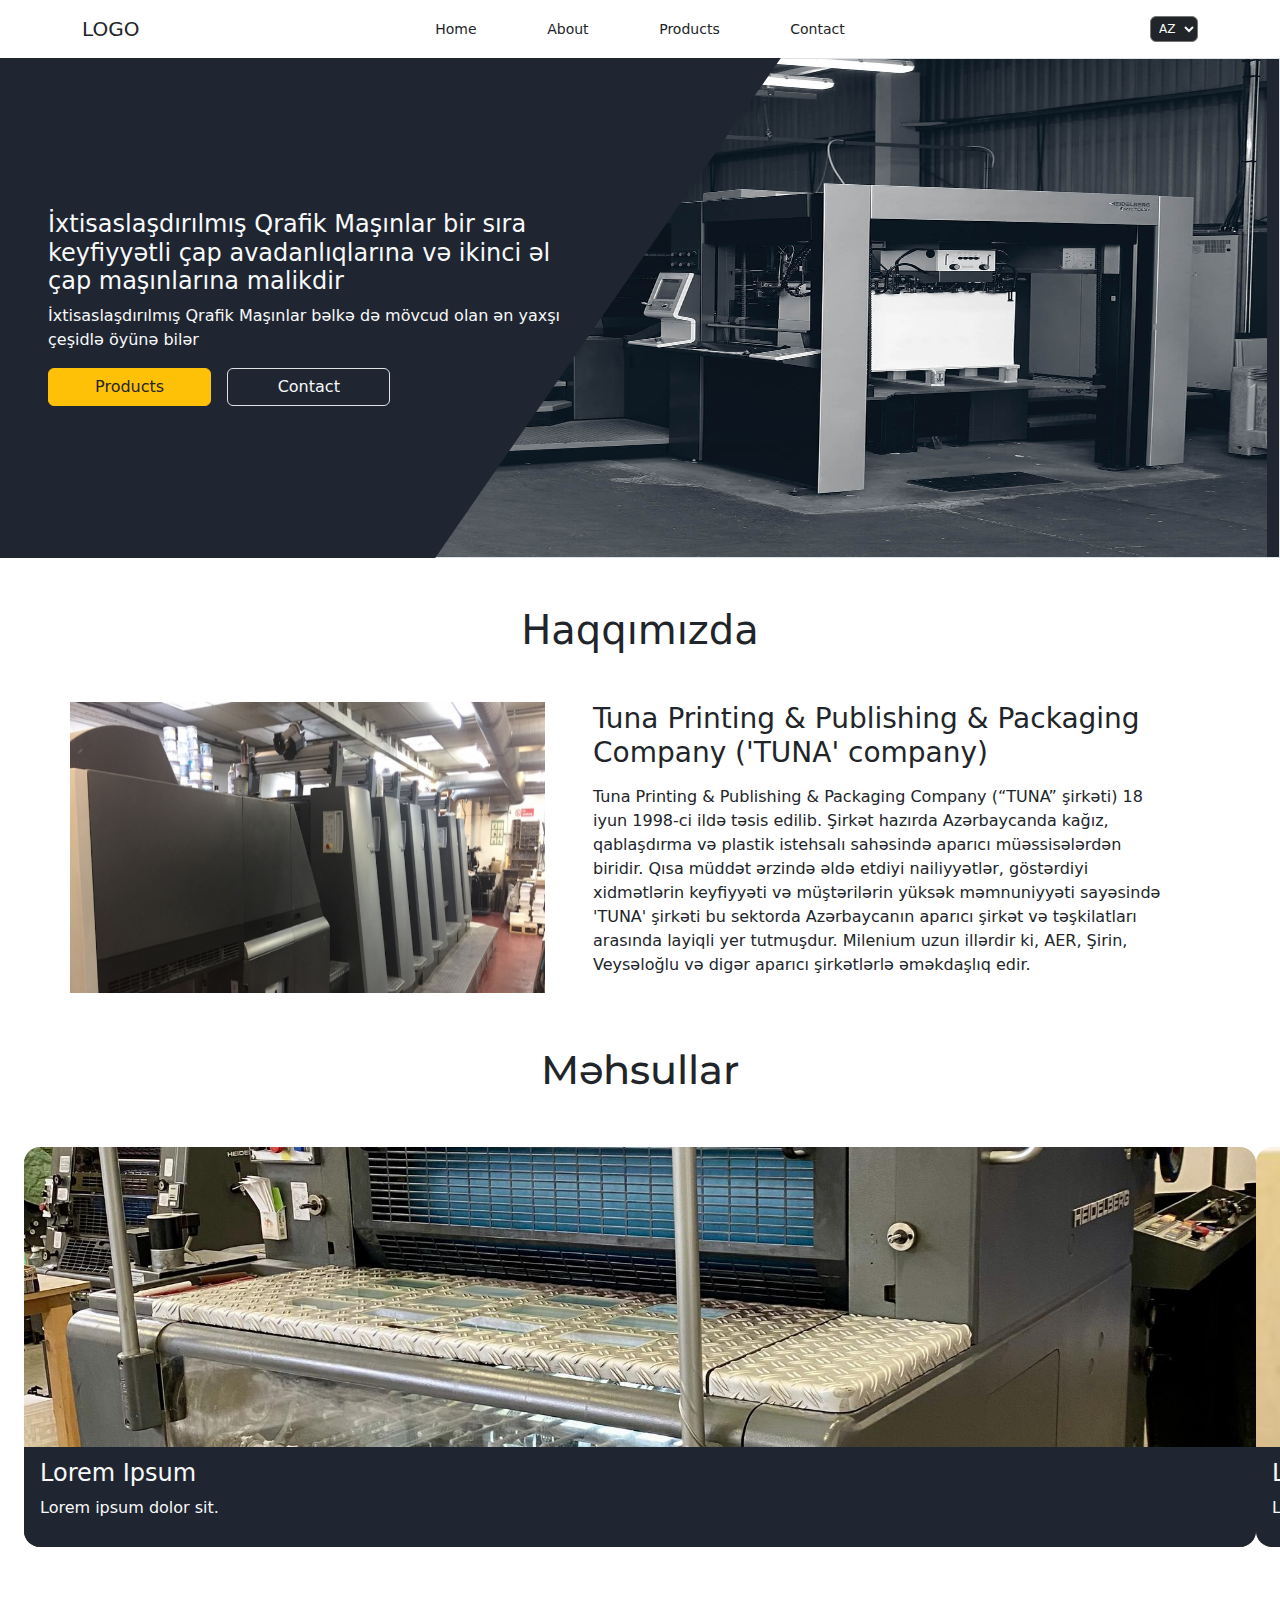
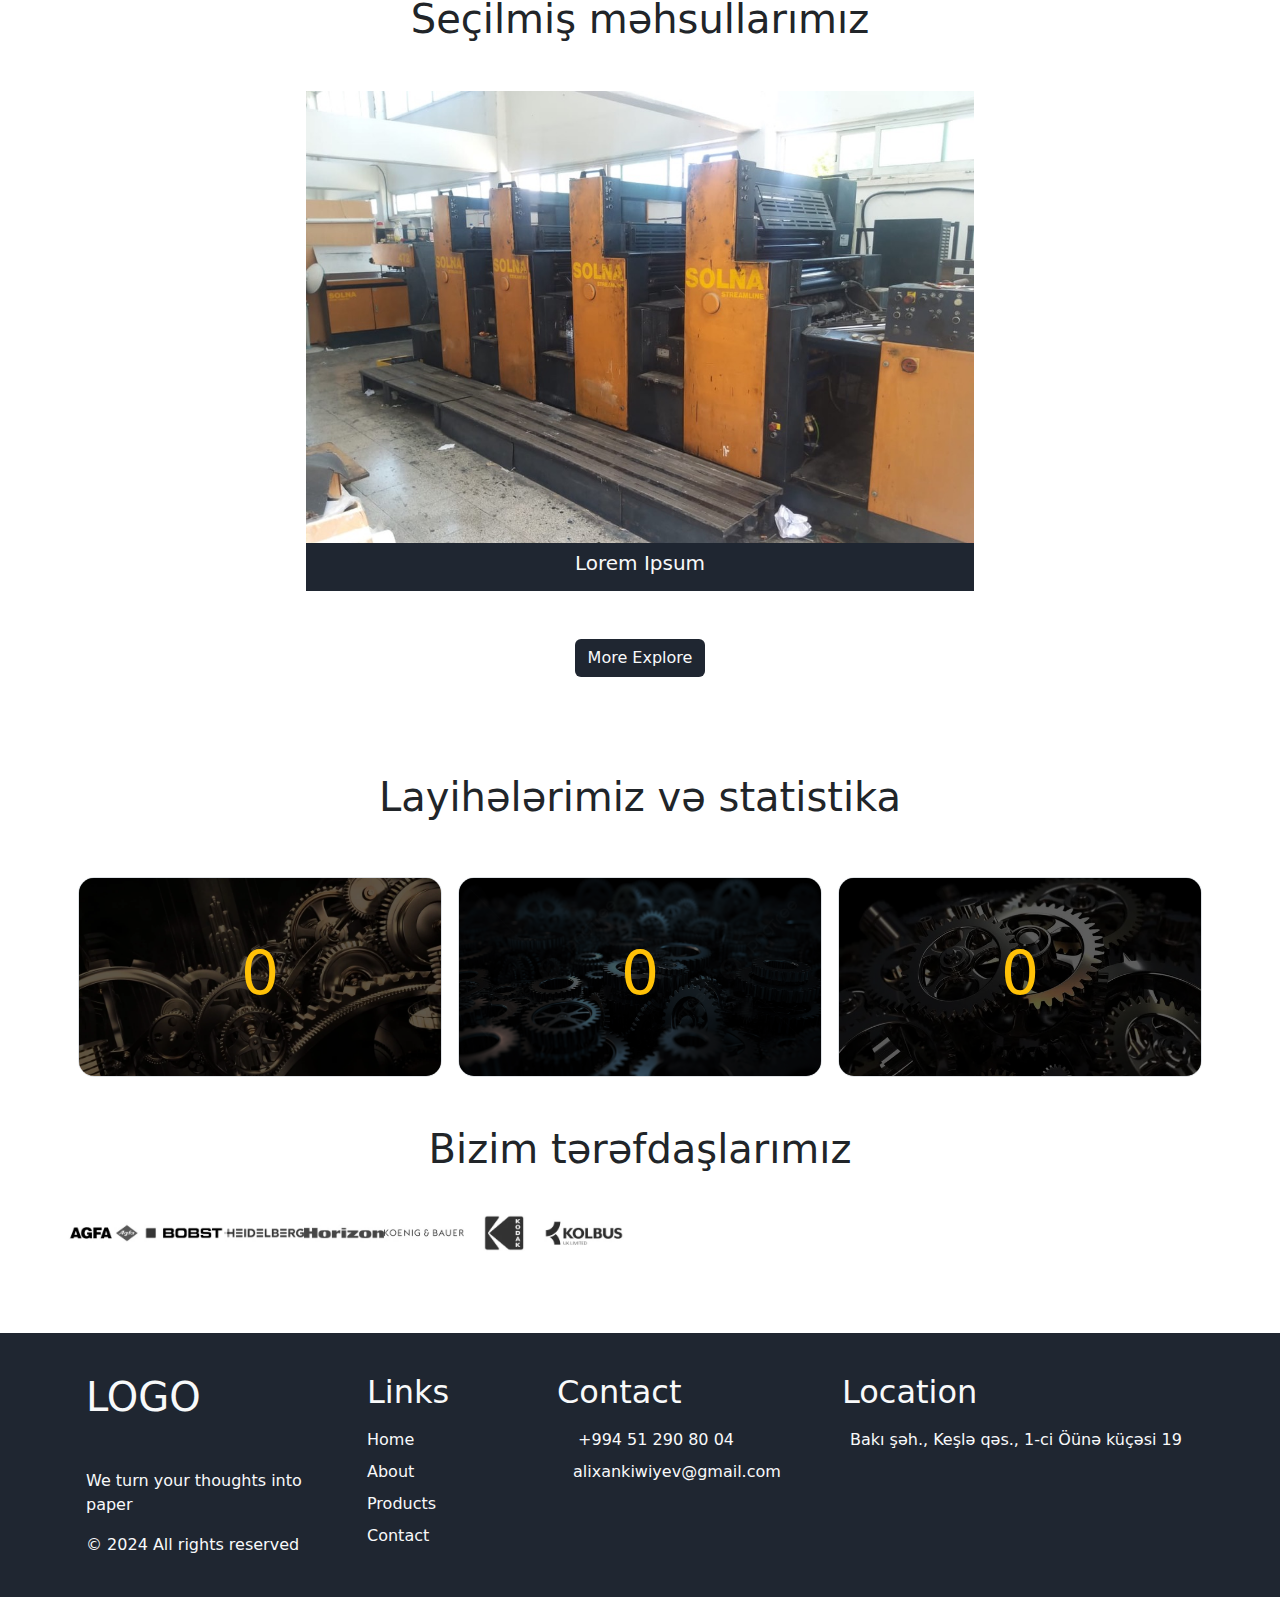
==== commit f87a043a: "some issues fixed" ====
--- a/index.html
+++ b/index.html
@@ -27,7 +27,7 @@
       href="https://fonts.googleapis.com/css2?family=Montserrat:ital,wght@0,100..900;1,100..900&family=Poppins:ital,wght@0,100;0,200;0,300;0,400;0,500;0,600;0,700;0,800;0,900;1,100;1,200;1,300;1,400;1,500;1,600;1,700;1,800;1,900&display=swap"
       rel="stylesheet"
     />
-    <link rel="stylesheet" href="styles/style.scss" />
+    <link rel="stylesheet" href="styles/style.css" />
     <title>Home</title>
   </head>
 
@@ -140,7 +140,7 @@
           </div>
         </div>
         <div class="container-fluid border h-100 hero-box">
-          <img class="img-fluid" src="images/home/hero_img.jpg" alt="">
+          <img src="images/home/hero_img.jpg" alt="">
         </div>
       </section>
       <!-- Hero Section -->
--- a/styles/style.css
+++ b/styles/style.css
@@ -0,0 +1,645 @@
+header nav a {
+  font-size: 14px !important;
+}
+header select {
+  font-size: 12px;
+}
+
+.hero-text-box {
+  width: 50%;
+}
+@media (max-width: 425px) {
+  .hero-text-box {
+    width: 100%;
+  }
+}
+@media (max-width: 425px) {
+  .hero-text-box h3 {
+    font-size: 15px !important;
+  }
+}
+@media (max-width: 768px) {
+  .hero-text-box p {
+    font-size: 15px;
+  }
+}
+@media (max-width: 425px) {
+  .hero-text-box p {
+    font-size: 10px;
+  }
+}
+.hero-text-box .hero-products-btn {
+  width: 30%;
+  color: red;
+}
+@media (max-width: 768px) {
+  .hero-text-box .hero-products-btn {
+    font-size: 10px;
+  }
+}
+.hero-text-box .hero-contact-btn {
+  width: 30%;
+}
+@media (max-width: 768px) {
+  .hero-text-box .hero-contact-btn {
+    font-size: 10px;
+  }
+}
+
+.hero-box {
+  -webkit-clip-path: polygon(34% 100%, 61% 0, 100% 0%, 100% 100%);
+          clip-path: polygon(34% 100%, 61% 0, 100% 0%, 100% 100%);
+}
+.hero-box img {
+  -o-object-position: right;
+     object-position: right;
+  width: 100%;
+  height: 100%;
+}
+@media (max-width: 768px) {
+  .hero-box {
+    background-size: contain;
+  }
+}
+@media (max-width: 425px) {
+  .hero-box {
+    -webkit-clip-path: none;
+            clip-path: none;
+    background-image: none;
+  }
+}
+
+#hero-section {
+  height: 500px;
+  background-color: rgb(31, 38, 49);
+}
+@media (max-width: 992px) {
+  #hero-section {
+    height: 400px;
+  }
+}
+@media (max-width: 768px) {
+  #hero-section {
+    height: 300px;
+  }
+}
+@media (max-width: 425px) {
+  #hero-section {
+    height: 200px;
+  }
+}
+
+#product-slider .swiper-pagination {
+  position: relative;
+  bottom: -5px;
+}
+#product-slider .single-product-slide {
+  height: 400px;
+}
+@media (max-width: 768px) {
+  #product-slider .single-product-slide {
+    height: 350px;
+  }
+}
+#product-slider .single-product-slide img {
+  -o-object-fit: cover;
+     object-fit: cover;
+  width: 100%;
+  height: 100%;
+}
+
+#chosen-slider {
+  width: 90%;
+  margin: auto;
+}
+#chosen-slider .single-chosen-slide {
+  height: 500px;
+}
+@media (max-width: 768px) {
+  #chosen-slider .single-chosen-slide {
+    height: 400px;
+  }
+}
+@media (max-width: 425px) {
+  #chosen-slider .single-chosen-slide {
+    height: 300px;
+  }
+}
+#chosen-slider .single-chosen-slide img {
+  width: 100%;
+  height: 100%;
+  -o-object-fit: cover;
+     object-fit: cover;
+}
+#chosen-slider .more-explore-btn {
+  transition: 1s;
+}
+#chosen-slider .more-explore-btn:hover {
+  background-color: black;
+}
+#chosen-slider .swiper-slide {
+  text-align: center;
+  font-size: 18px;
+  background: #fff;
+  display: flex;
+  justify-content: center;
+  align-items: center;
+  width: 100%;
+}
+@media (max-width: 768px) {
+  #chosen-slider .swiper-slide {
+    height: 400px;
+  }
+}
+#chosen-slider .swiper-pagination {
+  position: relative;
+  bottom: -5px;
+}
+
+.single-statistic-box .statistic-overlay {
+  background-color: rgba(0, 0, 0, 0.63);
+}
+.single-statistic-box .statistic-overlay h3 {
+  font-size: 60px;
+}
+
+#partners {
+  padding-block: 40px;
+  width: 90%;
+  margin: auto;
+  text-align: center;
+}
+#partners .heading {
+  position: relative;
+  width: -moz-fit-content;
+  width: fit-content;
+  display: inline;
+  text-align: center;
+  font: 500 20px/30px Montserrat;
+}
+#partners .swiper {
+  margin: 20px 0;
+}
+#partners .swiper .swiper-slide {
+  width: 80px;
+  height: 80px;
+}
+#partners .swiper .swiper-slide img {
+  width: 100%;
+  height: 100%;
+  -o-object-fit: contain;
+     object-fit: contain;
+  align-self: center;
+  filter: grayscale(1);
+  transition: 0.3s;
+}
+#partners .swiper .swiper-slide img:hover {
+  filter: grayscale(0);
+}
+
+#statistics .single-statistic-box {
+  height: 200px;
+}
+
+@media (min-width: 578px) {
+  #count-section {
+    position: relative;
+    text-align: center;
+    color: white;
+    overflow: hidden;
+    margin-bottom: 20px;
+  }
+  #count-section .background-image {
+    background-image: url("/images/1.jpg");
+    position: absolute;
+    top: 0;
+    left: 0;
+    width: 100%;
+    height: 300px;
+    background-repeat: no-repeat;
+    background-size: cover;
+    z-index: -1;
+  }
+  #count-section .content {
+    flex-direction: row;
+    justify-content: space-between;
+  }
+  #count-section .content h2 {
+    text-align: start;
+    line-height: 22px;
+    font-family: Montserrat;
+    font-weight: 400;
+    width: 40%;
+  }
+  #count-section .content .statistika {
+    display: flex;
+    align-items: start;
+    justify-content: space-between;
+    gap: 10px;
+  }
+  #count-section .content .statistika .stat-item {
+    text-align: center;
+  }
+  #count-section .content .statistika .stat-item .count {
+    font-size: 32px;
+    font-weight: bold;
+    color: #e91e63;
+  }
+  #count-section .content .statistika .stat-item p {
+    margin: 10px 0 0;
+    font-size: 16px;
+    font-family: poppins;
+    font-weight: 400;
+    line-height: 20px;
+  }
+}
+@media (min-width: 768px) {
+  #banner-slider {
+    height: 450px;
+  }
+  #banner-slider p {
+    font-size: 38px;
+    line-height: 48px;
+  }
+  #home-drink {
+    flex-direction: row;
+    align-items: center;
+    justify-content: center;
+    gap: 20px;
+  }
+  #home-drink .drink-img {
+    width: 45%;
+  }
+  #home-drink .drink-img img {
+    width: 100%;
+  }
+  #home-drink .drink-text {
+    width: 55%;
+    padding: 0 10px;
+  }
+  #chosen-slider .chosen-title h2 {
+    font: 500 24px/38px Montserrat;
+  }
+  #product-slider .product-title h2 {
+    font: 500 24px/38px Montserrat;
+  }
+  #count-section .background-image {
+    height: 360px;
+  }
+  #count-section .content {
+    padding: 60px 20px;
+  }
+  #count-section .content h2 {
+    font-size: 30px;
+    line-height: 38px;
+  }
+  #count-section .content .statistika {
+    gap: 20px;
+  }
+  #count-section .content .statistika .stat-item .count {
+    font-size: 60px;
+  }
+  #count-section .content .statistika .stat-item p {
+    font-size: 18px;
+  }
+  #partners .heading {
+    font: 500 24px/38px Montserrat;
+  }
+  #video-slider .video-text h2 {
+    font: 500 24px/38px Montserrat;
+  }
+  #partners .heading {
+    font-size: 30px;
+  }
+}
+@media (min-width: 992px) {
+  #banner-slider {
+    height: 600px;
+  }
+  #banner-slider p {
+    font-size: 52px;
+    line-height: 64px;
+  }
+  #home-drink {
+    flex-direction: row;
+    align-items: center;
+    justify-content: center;
+    gap: 20px;
+  }
+  #home-drink .drink-img {
+    width: 40%;
+  }
+  #home-drink .drink-img img {
+    width: 100%;
+  }
+  #home-drink .drink-text h2 {
+    text-align: start;
+    font: 400 24px/36px poppins;
+    color: #fff212;
+    margin-bottom: 10px;
+  }
+  #home-drink .drink-text p {
+    text-align: start;
+    font: 400 16px/20px poppins;
+    color: #636363;
+  }
+  #chosen-slider .chosen-title {
+    margin-bottom: 20px;
+  }
+  #chosen-slider .chosen-title h2 {
+    font: 500 36px/48px Montserrat;
+  }
+  #partners .heading {
+    font: 500 36px/48px Montserrat;
+  }
+  #product-slider .product-title h2 {
+    font: 500 36px/48px Montserrat;
+  }
+  #video-slider .video-text h2 {
+    font: 500 36px/48px Montserrat;
+  }
+  #count-section .background-image {
+    height: 400px;
+  }
+  #count-section .content {
+    padding: 80px 20px;
+  }
+  #count-section .content h2 {
+    font-size: 48px;
+    line-height: 58px;
+    width: 50%;
+  }
+  #count-section .content .statistika {
+    gap: 60px;
+  }
+  #count-section .content .statistika .stat-item .count {
+    font-size: 80px;
+  }
+  #count-section .content .statistika .stat-item p {
+    font-size: 20px;
+  }
+}
+@media (min-width: 1200px) {
+  #banner-slider {
+    height: 600px;
+  }
+  #banner-slider p {
+    font-size: 64px;
+    line-height: 78px;
+  }
+  #home-drink .drink-text h2 {
+    text-align: start;
+    font: 400 48px/72px poppins;
+  }
+  #home-drink .drink-text p {
+    text-align: start;
+    font: 400 20px/30px poppins;
+  }
+  #home-drink .drink-text p span {
+    font-weight: 600;
+  }
+  #partners .heading {
+    font: 500 48px/58px Montserrat;
+  }
+  #chosen-slider .chosen-title h2 {
+    font: 500 48px/58px Montserrat;
+  }
+  #product-slider .product-title h2 {
+    font: 500 48px/58px Montserrat;
+  }
+}
+#about-slider {
+  margin-bottom: 50px;
+}
+@media (max-width: 768px) {
+  #about-slider {
+    margin-bottom: 50px;
+  }
+}
+@media (max-width: 992px) {
+  #about-slider {
+    margin-bottom: 50px;
+  }
+}
+#about-slider .about-title {
+  width: 100%;
+  margin-block: 30px;
+  display: flex;
+  flex-direction: column;
+  align-items: center;
+}
+#about-slider .about-title h2 {
+  font-family: Montserrat;
+  font-weight: 600;
+  font-size: 24px;
+  line-height: 36px;
+  color: #4b4b4b;
+  margin-bottom: 2px;
+}
+@media (max-width: 768px) {
+  #about-slider .about-title h2 {
+    font-size: 36px;
+    line-height: 48px;
+  }
+}
+@media (max-width: 992px) {
+  #about-slider .about-title h2 {
+    font-size: 48px;
+    line-height: 60px;
+  }
+}
+#about-slider .about-title span {
+  width: 260px;
+  border: 2px solid #fff212;
+}
+@media (max-width: 768px) {
+  #about-slider .about-title span {
+    width: 320px;
+    border: 2px solid #fff212;
+  }
+}
+#about-slider .swiper {
+  width: 100%;
+  height: 300px;
+}
+@media (max-width: 768px) {
+  #about-slider .swiper {
+    height: 400px;
+  }
+}
+@media (max-width: 992px) {
+  #about-slider .swiper {
+    width: 300px;
+  }
+}
+#about-slider .swiper-slide {
+  text-align: center;
+  font-size: 18px;
+  background: #fff;
+  display: flex;
+  justify-content: center;
+  align-items: center;
+}
+#about-slider .swiper-slide img {
+  display: block;
+  width: 100%;
+  height: 100%;
+  -o-object-fit: contain;
+     object-fit: contain;
+  padding-bottom: 50px;
+}
+
+.swiper-pagination .swiper-pagination-bullet {
+  background-color: #ededed;
+  opacity: 1;
+}
+.swiper-pagination .swiper-pagination-bullet.swiper-pagination-bullet-active {
+  background-color: #00afef;
+}
+
+.form-container {
+  background: rgb(237, 245, 255);
+}
+.form-container #name {
+  width: 75%;
+}
+.form-container #email {
+  width: 85%;
+}
+.form-container #subject {
+  width: 95%;
+}
+.form-container input {
+  background: rgb(237, 245, 255);
+}
+.form-container input:focus {
+  outline: 0;
+}
+.form-container textarea {
+  height: 100px;
+  background: rgb(237, 245, 255);
+}
+.form-container textarea:focus {
+  outline: 0;
+}
+
+.product {
+  text-decoration: none;
+  color: black;
+}
+.product img {
+  height: 400px;
+  -o-object-fit: cover;
+     object-fit: cover;
+}
+@media (max-width: 768px) {
+  .product img {
+    height: 200px;
+  }
+}
+@media (max-width: 425px) {
+  .product img {
+    height: 150px;
+  }
+}
+
+.detail-img {
+  width: 100%;
+  height: 400px;
+  margin-top: 20px;
+  margin-bottom: 80px;
+}
+.detail-img img {
+  width: 100%;
+  -o-object-fit: cover;
+     object-fit: cover;
+}
+
+#deteil-section {
+  width: 90%;
+  margin: auto;
+}
+#deteil-section .deteil-text {
+  width: 100%;
+}
+#deteil-section .deteil-text h2 {
+  font: 400 24px/24px Poppins;
+  color: #4b4b4b;
+  margin: 20px 0;
+}
+#deteil-section .deteil-text p {
+  font: 400 14px/20px Poppins;
+  margin: 10px 0;
+  color: #636363;
+}
+
+#deteil-slider-section {
+  width: 90%;
+  margin: auto;
+  margin-bottom: 20px;
+}
+#deteil-slider-section .swiper-pagination {
+  position: relative;
+  bottom: -5px;
+}
+#deteil-slider-section .deteil-slider-text {
+  padding-block: 20px;
+  margin-top: 30px;
+}
+#deteil-slider-section .deteil-slider-text h2 {
+  position: relative;
+  width: -moz-fit-content;
+  width: fit-content;
+  display: inline;
+  font: 500 20px/30px Montserrat;
+}
+#deteil-slider-section .swiper {
+  width: 100%;
+  height: 100%;
+}
+#deteil-slider-section .swiper-slide {
+  text-align: center;
+  font-size: 18px;
+  background: #fff;
+  display: flex;
+  justify-content: center;
+  align-items: center;
+  height: 300px;
+}
+#deteil-slider-section .swiper-slide img {
+  display: block;
+  width: 100%;
+  height: 100%;
+  -o-object-fit: cover;
+     object-fit: cover;
+}
+
+@media (min-width: 768px) {
+  #deteil-section .detail-img img {
+    width: 80%;
+  }
+  #deteil-section .deteil-text {
+    width: 80%;
+  }
+  #deteil-section .deteil-text h2 {
+    font: 400 32px/32px Poppins;
+  }
+  #deteil-section .deteil-text p {
+    font: 400 18px/24px Poppins;
+  }
+}
+* {
+  margin: 0;
+  padding: 0;
+  box-sizing: border-box;
+  text-decoration: none;
+  list-style: none;
+}
+
+a {
+  outline: none;
+}
+
+.main-bg {
+  background-color: rgb(31, 38, 49) !important;
+}/*# sourceMappingURL=style.css.map */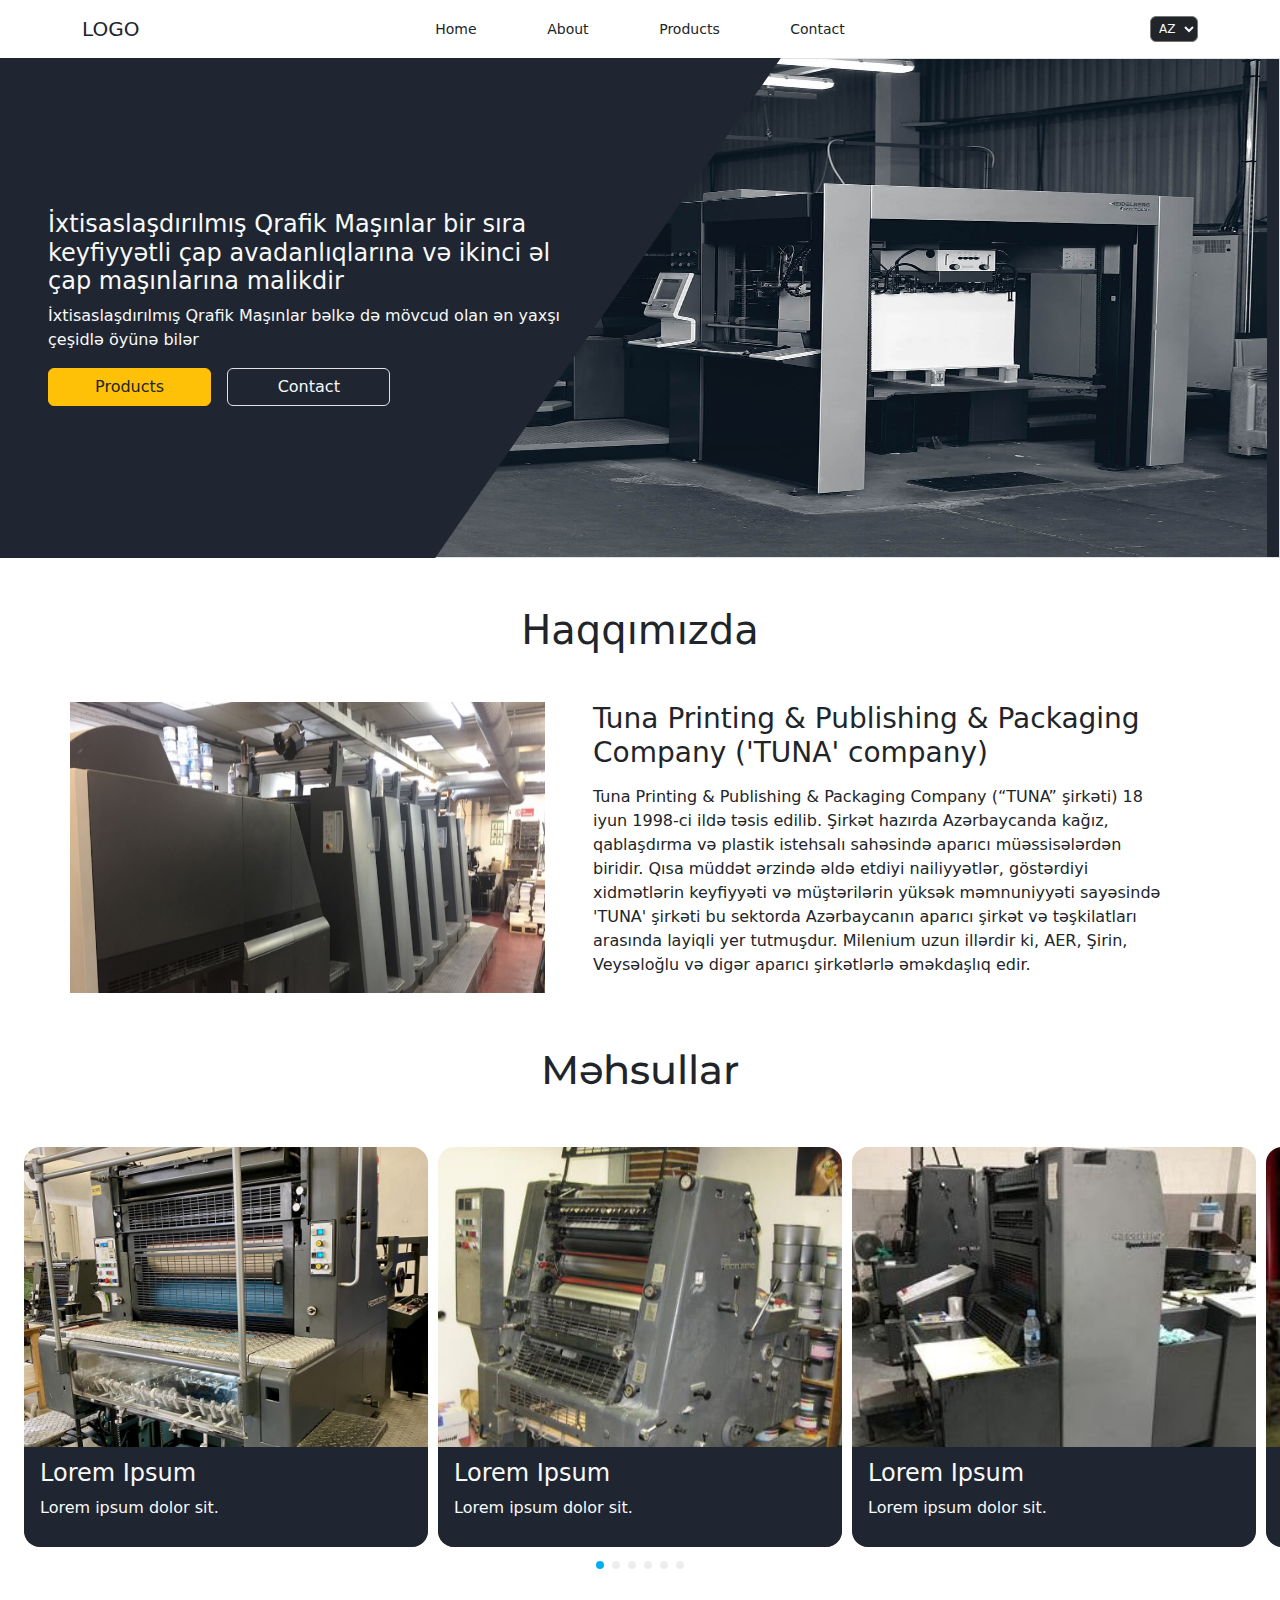
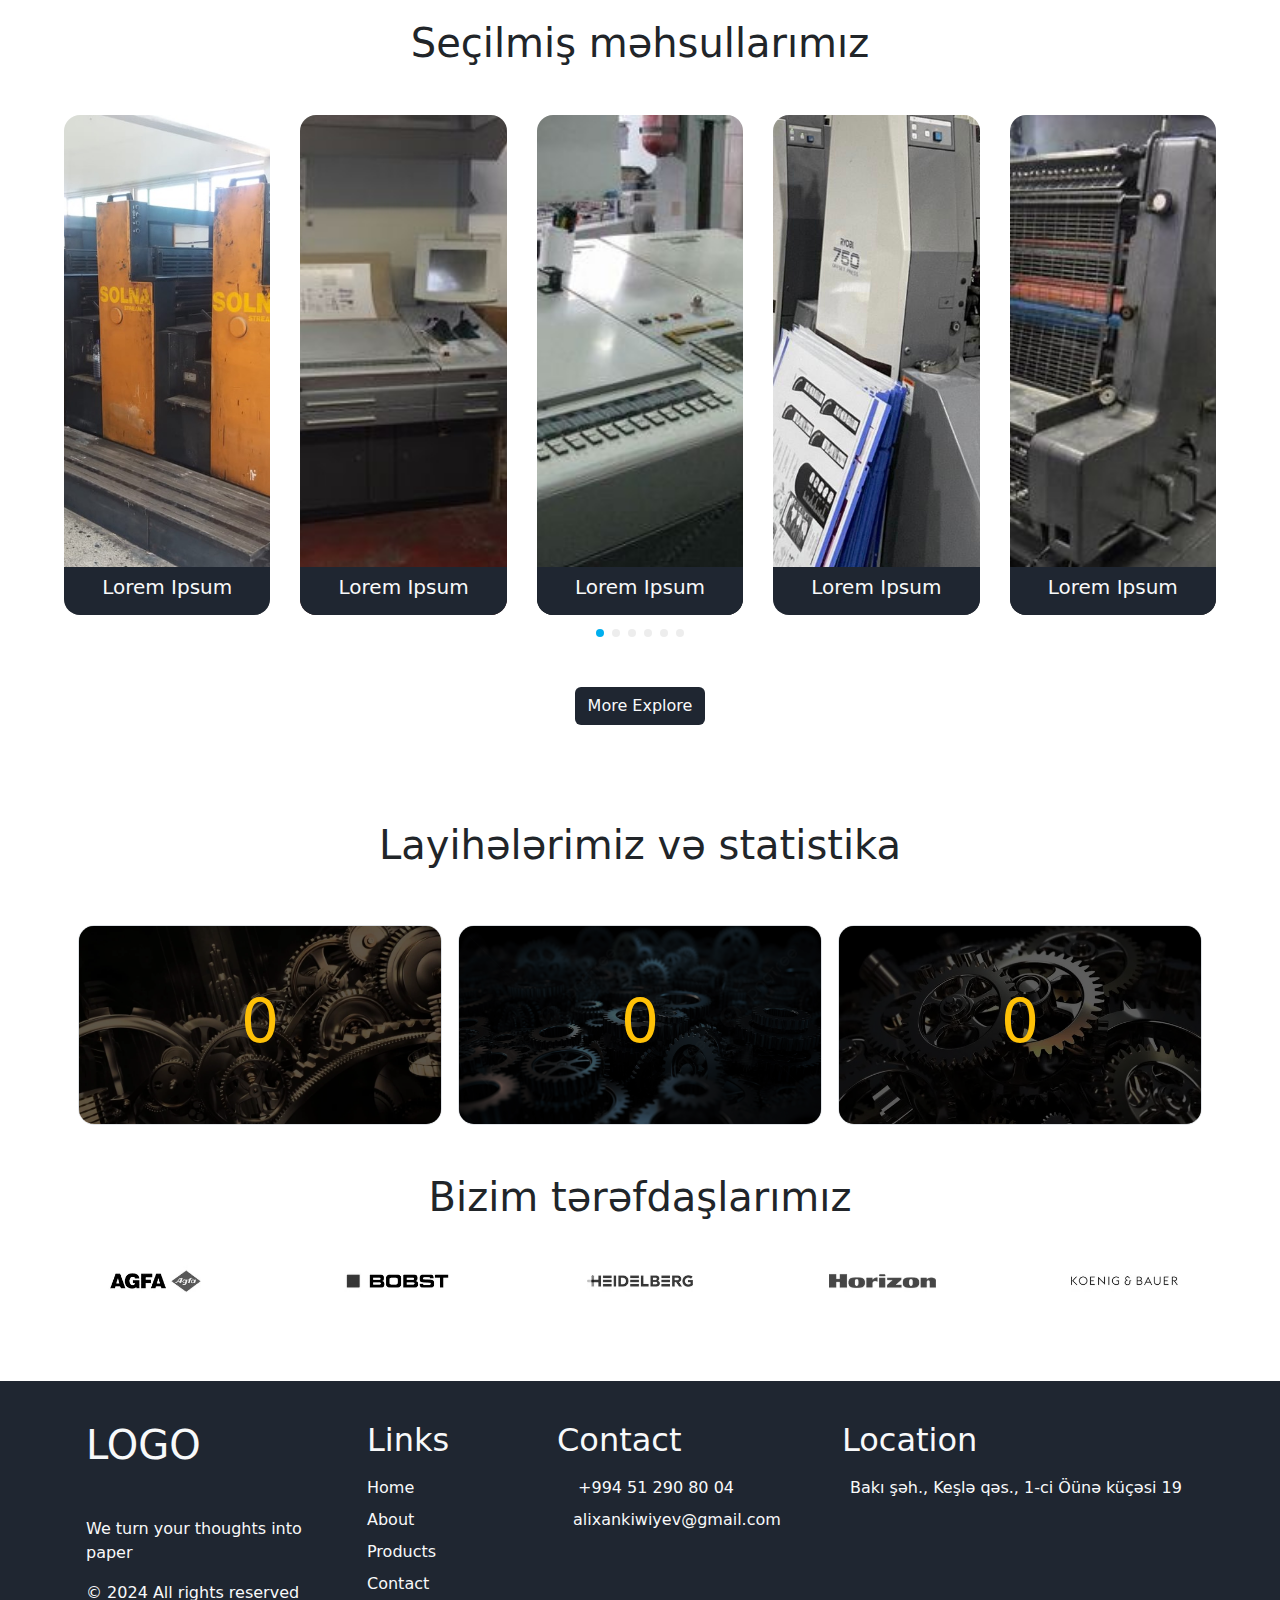
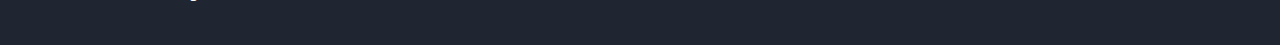
==== commit 881da105: "some issues fixed" ====
--- a/index.html
+++ b/index.html
@@ -154,7 +154,7 @@
               class="col-lg-5 col-12 p-lg-0 d-flex justify-content-center align-items-center"
             >
               <img
-                src="/images/home/about_us_img2.jpg"
+                src="images/home/about_us_img2.jpg"
                 class="w-100 h-100"
                 alt=""
               />
@@ -184,7 +184,7 @@
           <div class="swiper-wrapper">
             <div class="swiper-slide rounded-4 overflow-hidden">
               <div class="single-product-slide position-relative">
-                <img src="./images/products/product1.jpeg" />
+                <img src="images/products/product1.jpeg" />
                 <div
                   class="h-25 main-bg position-absolute bottom-0 w-100 text-light text-start d-flex flex-column justify-content-center p-3"
                 >
@@ -195,7 +195,7 @@
             </div>
             <div class="swiper-slide rounded-4 overflow-hidden">
               <div class="single-product-slide position-relative">
-                <img src="./images/products/product2.jpg" />
+                <img src="images/products/product2.jpg" />
                 <div
                   class="h-25 main-bg position-absolute bottom-0 w-100 text-light text-start d-flex flex-column justify-content-center p-3"
                 >
@@ -206,7 +206,7 @@
             </div>
             <div class="swiper-slide rounded-4 overflow-hidden">
               <div class="single-product-slide position-relative">
-                <img src="./images/products/product3.jpeg" />
+                <img src="images/products/product3.jpeg" />
                 <div
                   class="h-25 main-bg position-absolute bottom-0 w-100 text-light text-start d-flex flex-column justify-content-center p-3"
                 >
@@ -217,7 +217,7 @@
             </div>
             <div class="swiper-slide rounded-4 overflow-hidden">
               <div class="single-product-slide position-relative">
-                <img src="./images/products/product4.jpg" />
+                <img src="images/products/product4.jpg" />
                 <div
                   class="h-25 main-bg position-absolute bottom-0 w-100 text-light text-start d-flex flex-column justify-content-center p-3"
                 >
@@ -228,7 +228,7 @@
             </div>
             <div class="swiper-slide rounded-4 overflow-hidden">
               <div class="single-product-slide position-relative">
-                <img src="./images/products/product5.jpg" />
+                <img src="images/products/product5.jpg" />
                 <div
                   class="h-25 main-bg position-absolute bottom-0 w-100 text-light text-start d-flex flex-column justify-content-center p-3"
                 >
@@ -239,7 +239,7 @@
             </div>
             <div class="swiper-slide rounded-4 overflow-hidden">
               <div class="single-product-slide position-relative">
-                <img src="./images/products/product6.jpg" />
+                <img src="images/products/product6.jpg" />
                 <div
                   class="h-25 main-bg position-absolute bottom-0 w-100 text-light text-start d-flex flex-column justify-content-center p-3"
                 >
@@ -263,7 +263,7 @@
           <div class="swiper-wrapper">
             <div class="swiper-slide rounded-4 overflow-hidden">
               <div class="single-chosen-slide position-relative">
-                <img src="./images/products/product12.jpeg" alt="" class="" />
+                <img src="images/products/product12.jpeg" alt="" class="" />
                 <div
                   class="position-absolute bottom-0 left-0 main-bg w-100 text-light p-2"
                 >
@@ -274,7 +274,7 @@
 
             <div class="swiper-slide rounded-4 overflow-hidden">
               <div class="single-chosen-slide position-relative">
-                <img src="./images/products/product11.jpg" alt="" />
+                <img src="images/products/product11.jpg" alt="" />
                 <div
                   class="position-absolute bottom-0 left-0 main-bg w-100 text-light p-2"
                 >
@@ -285,7 +285,7 @@
 
             <div class="swiper-slide rounded-4 overflow-hidden">
               <div class="single-chosen-slide position-relative">
-                <img src="./images/products/product10.jpg" alt="" />
+                <img src="images/products/product10.jpg" alt="" />
                 <div
                   class="position-absolute bottom-0 left-0 main-bg w-100 text-light p-2"
                 >
@@ -296,7 +296,7 @@
 
             <div class="swiper-slide rounded-4 overflow-hidden">
               <div class="single-chosen-slide position-relative">
-                <img src="./images/products/product9.jpeg" alt="" />
+                <img src="images/products/product9.jpeg" alt="" />
                 <div
                   class="position-absolute bottom-0 left-0 main-bg w-100 text-light p-2"
                 >
@@ -307,7 +307,7 @@
 
             <div class="swiper-slide rounded-4 overflow-hidden">
               <div class="single-chosen-slide position-relative">
-                <img src="./images/products/product8.jpg" alt="" />
+                <img src="images/products/product8.jpg" alt="" />
                 <div
                   class="position-absolute bottom-0 left-0 main-bg w-100 text-light p-2"
                 >
@@ -318,7 +318,7 @@
 
             <div class="swiper-slide rounded-4 overflow-hidden">
               <div class="single-chosen-slide position-relative">
-                <img src="./images/products/product7.jpg" alt="" />
+                <img src="images/products/product7.jpg" alt="" />
                 <div
                   class="position-absolute bottom-0 left-0 main-bg w-100 text-light p-2"
                 >
@@ -348,7 +348,7 @@
                 class="border position-relative rounded-4 overflow-hidden single-statistic-box"
               >
                 <img
-                  src="./images/home/statistic_bg1.jpg"
+                  src="images/home/statistic_bg1.jpg"
                   class="w-100"
                   alt=""
                 />
@@ -364,7 +364,7 @@
                 class="border position-relative rounded-4 overflow-hidden single-statistic-box"
               >
                 <img
-                  src="./images/home/statistic_bg2.jpg"
+                  src="images/home/statistic_bg2.jpg"
                   class="w-100"
                   alt=""
                 />
@@ -380,7 +380,7 @@
                 class="border position-relative rounded-4 overflow-hidden single-statistic-box"
               >
                 <img
-                  src="./images/home/statistic_bg3.jpg"
+                  src="images/home/statistic_bg3.jpg"
                   class="w-100"
                   alt=""
                 />
@@ -609,6 +609,6 @@
     ></script>
 
     <script src="scripts/main.js"></script>
-    <script src="scripts/main.js"></script>
+    <script src="scripts/sliders.js"></script>
   </body>
 </html>
